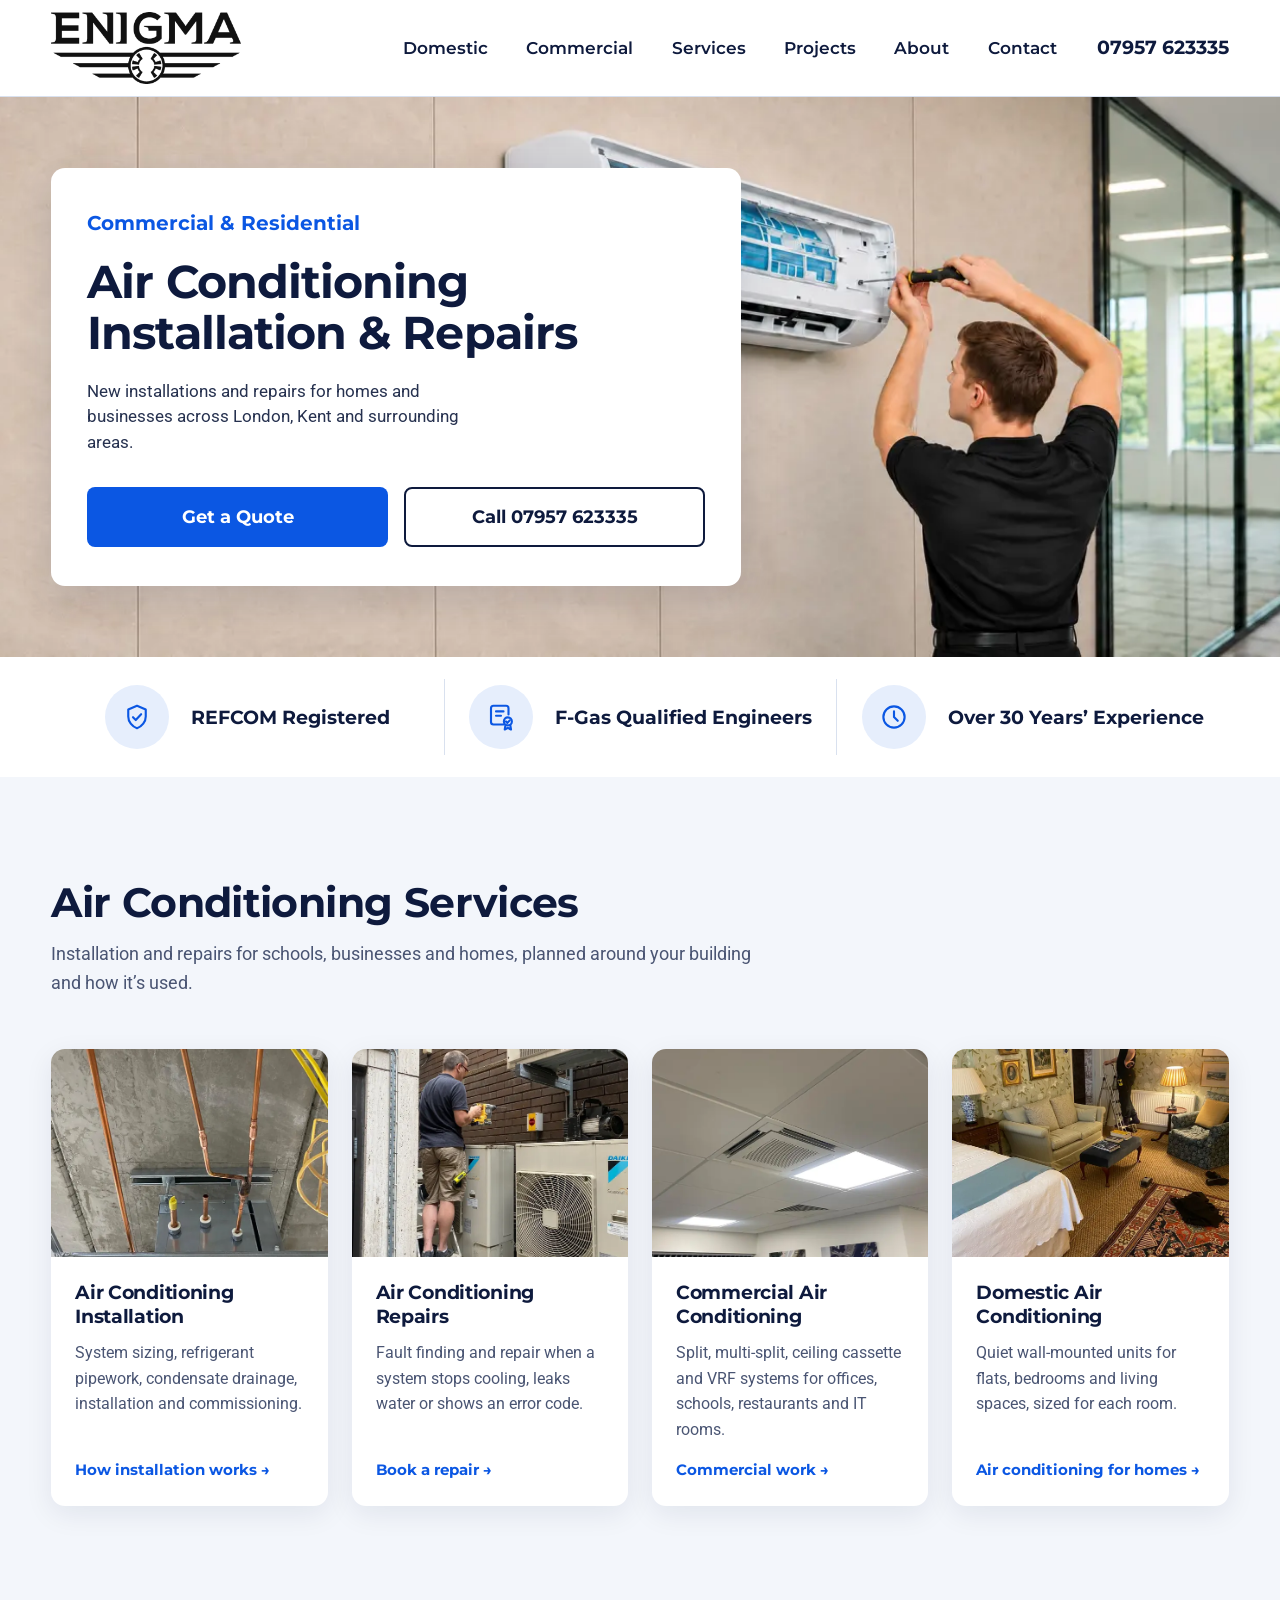
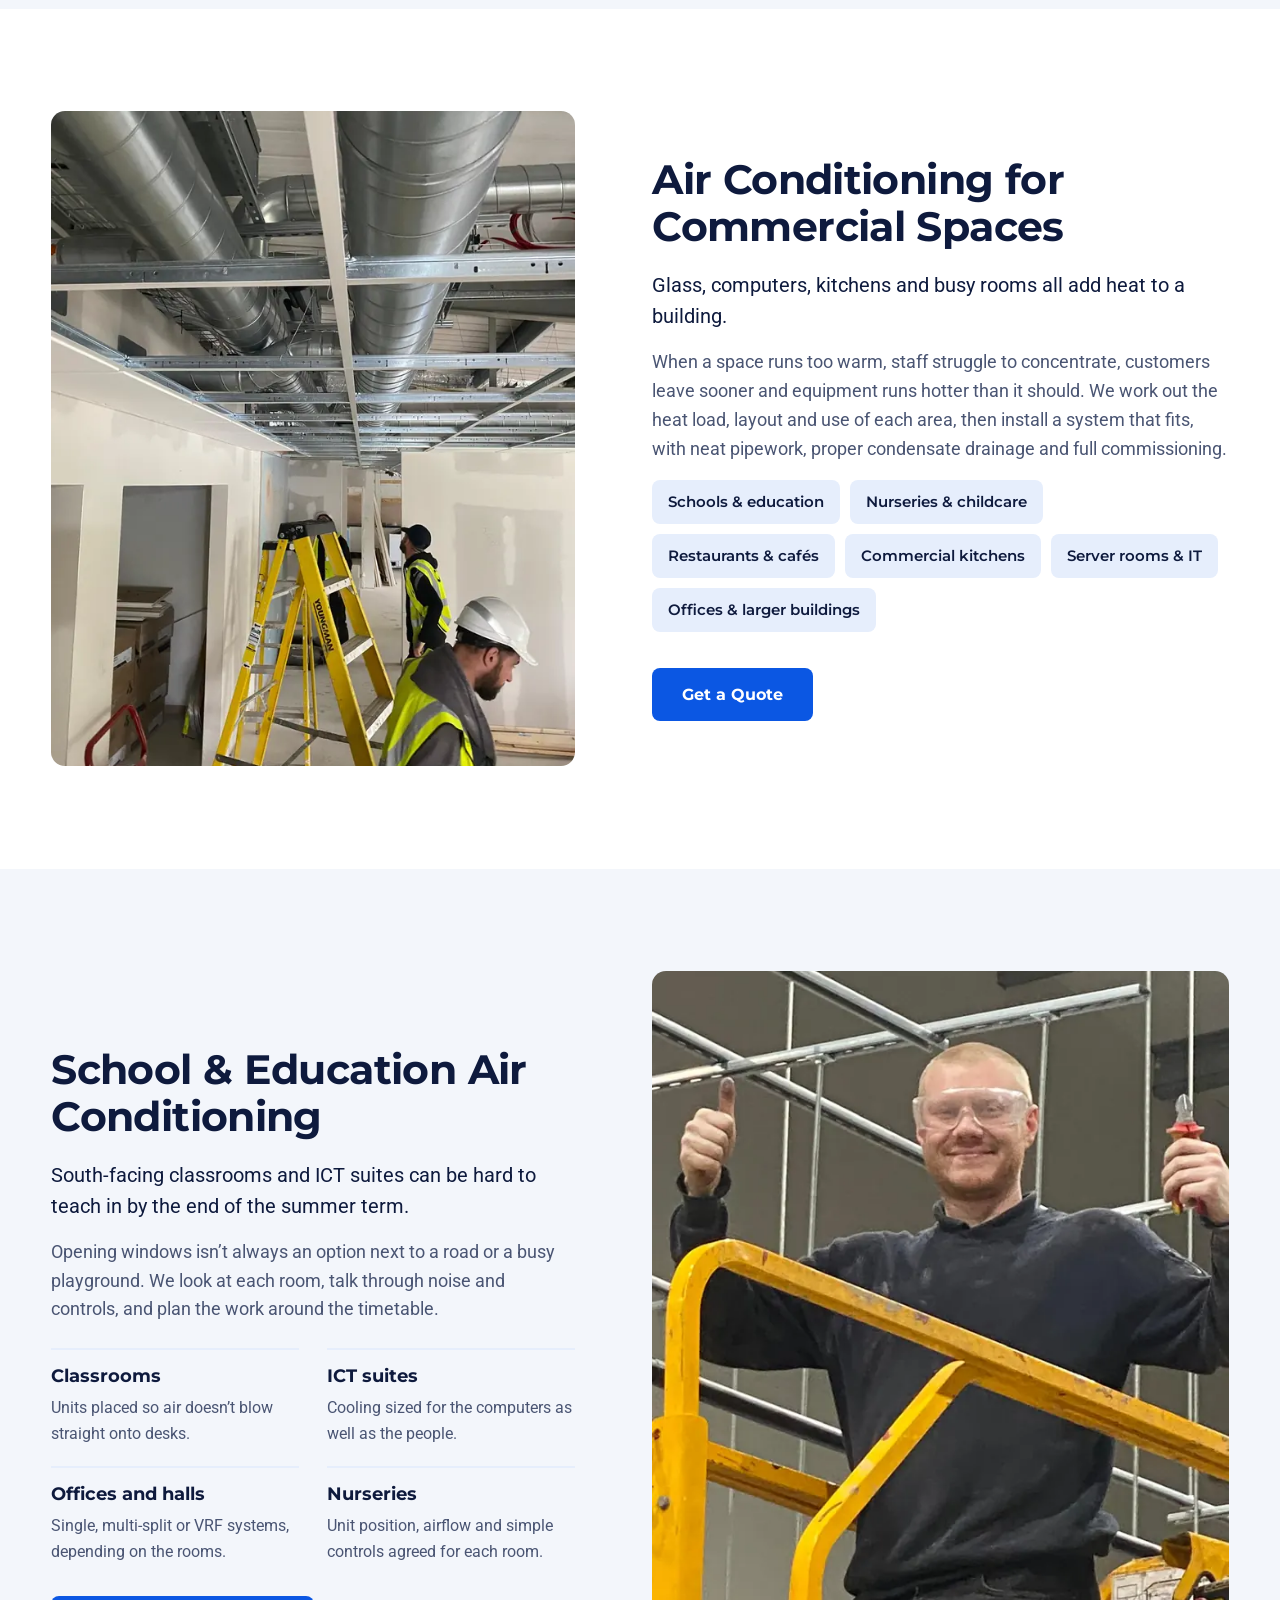
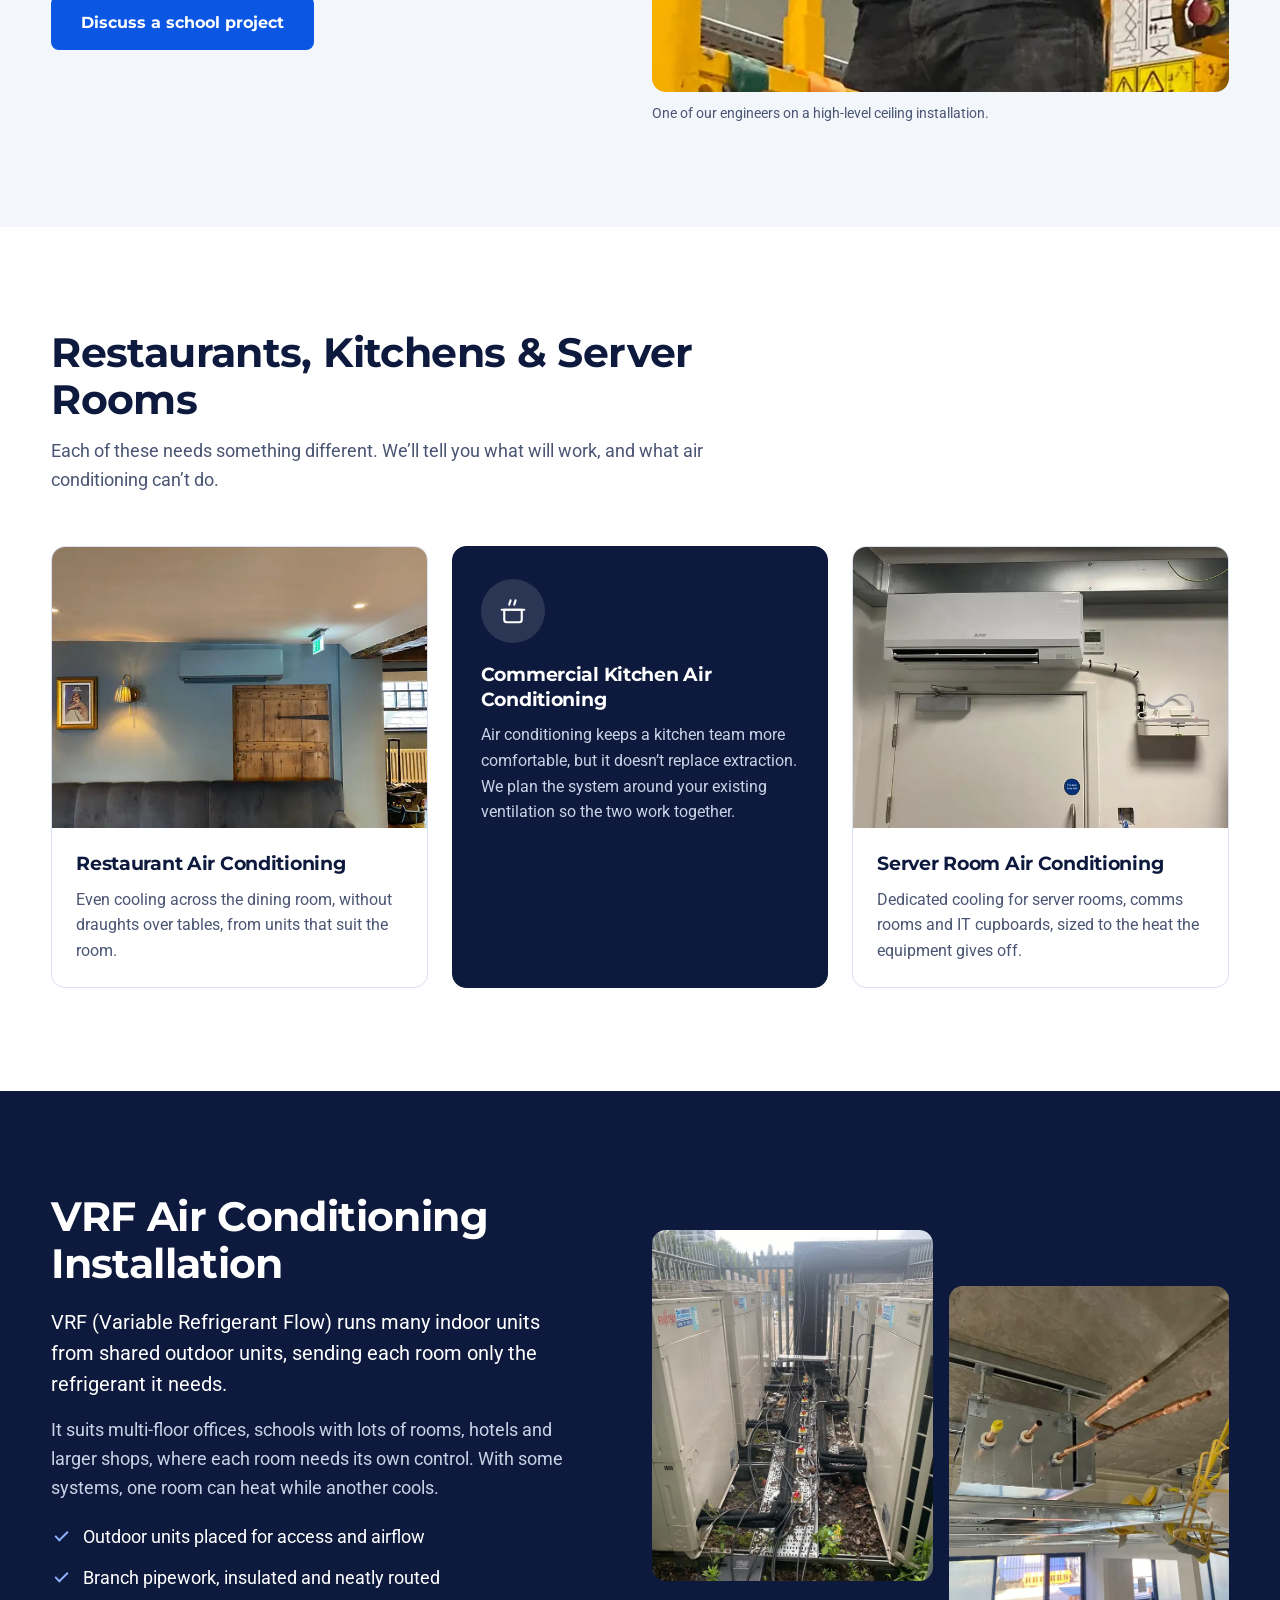
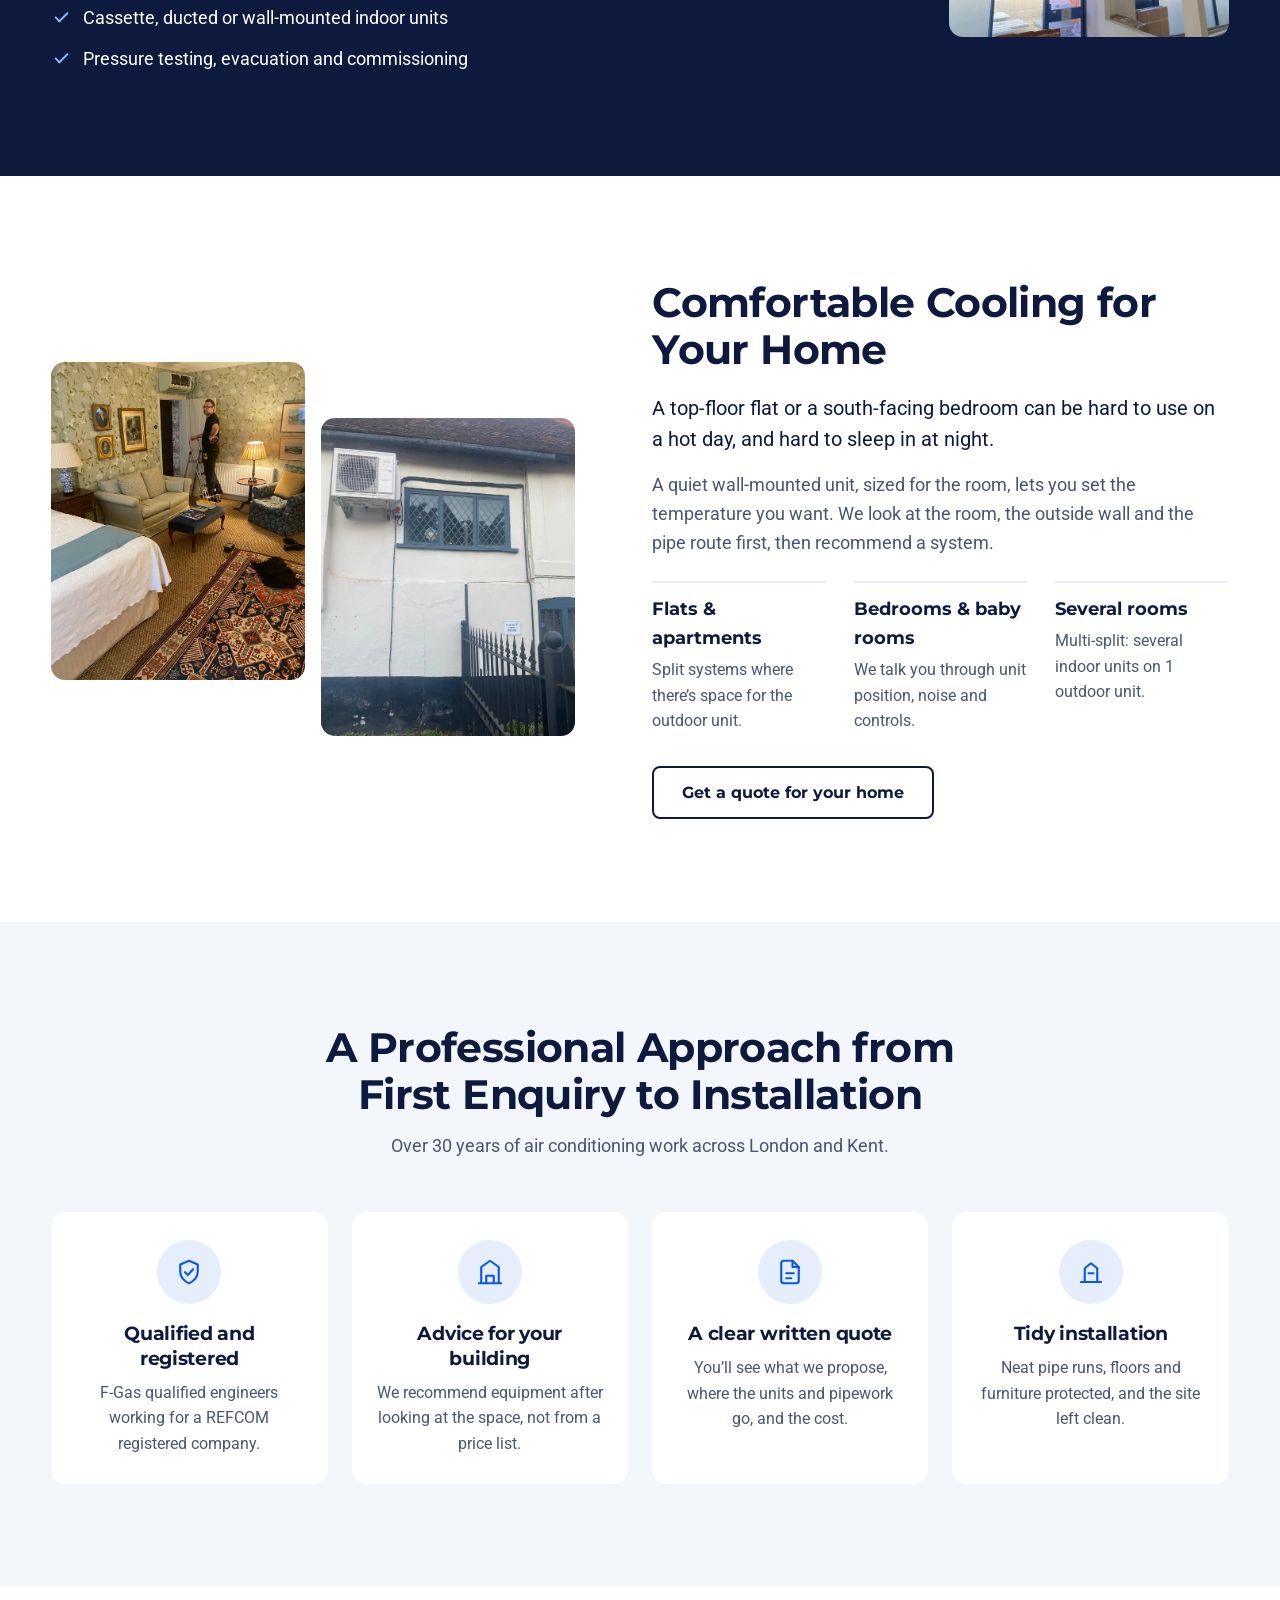
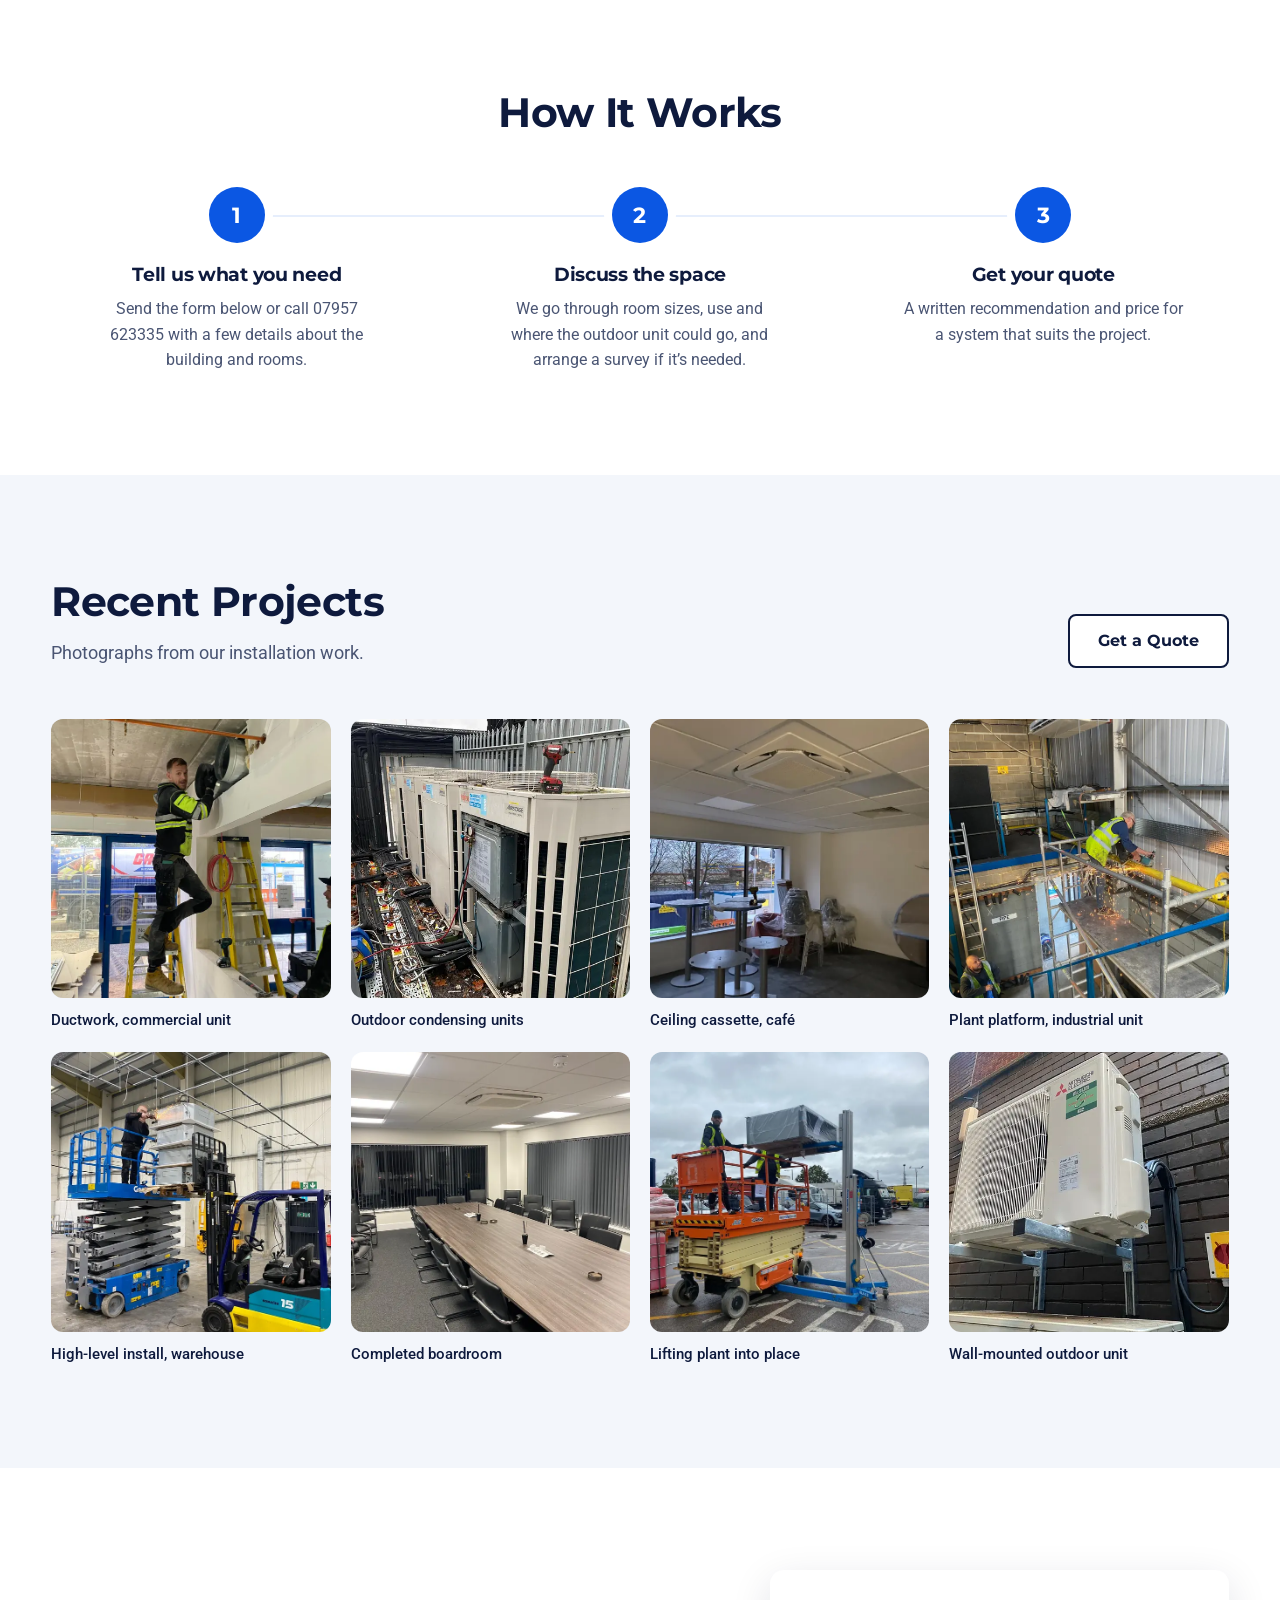
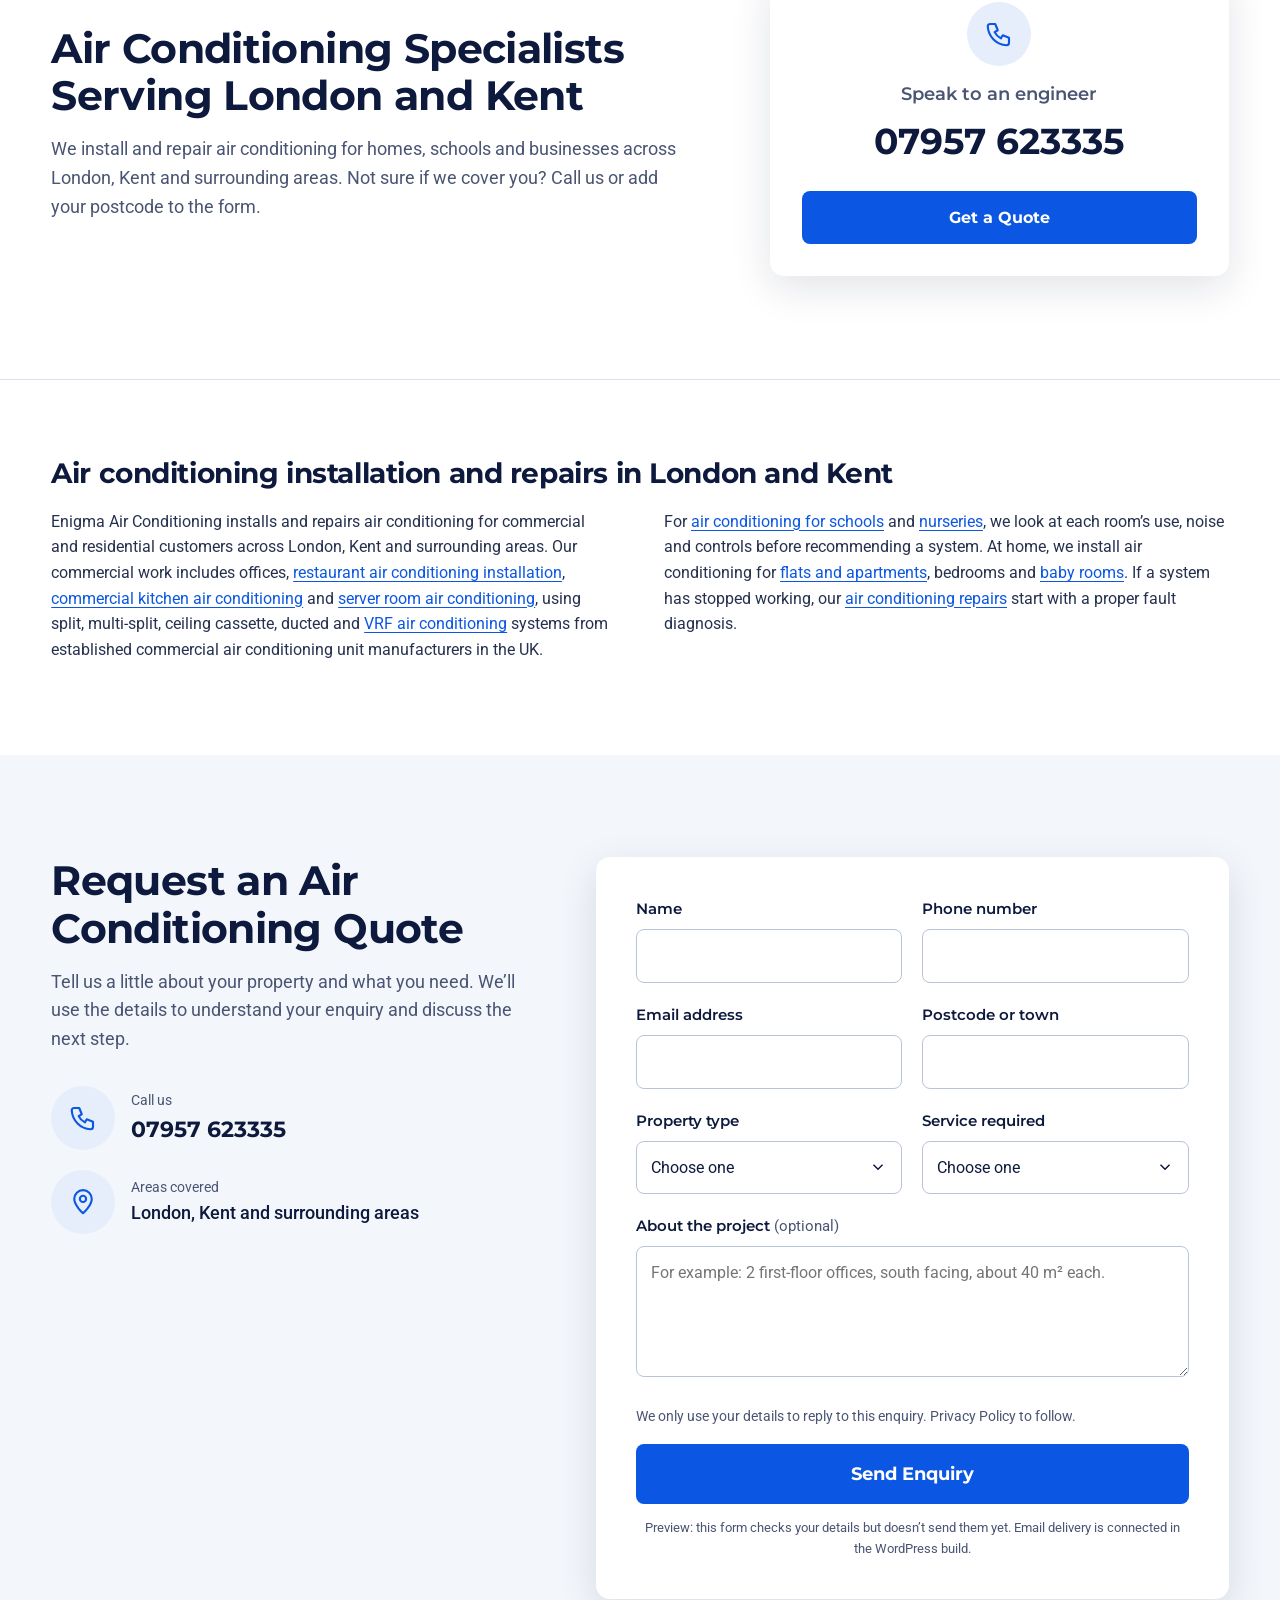
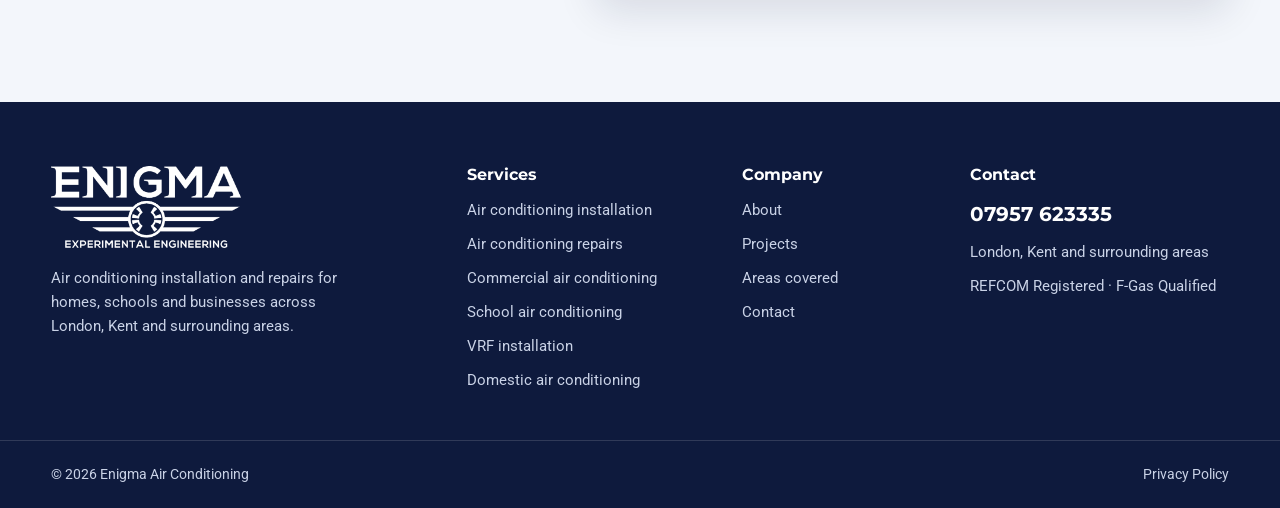
==== homepage/index.html @ 6746b0ae "Add full homepage built on the approved hero Services, commercial, schools, specialist, VRF, domesti" ====
<!DOCTYPE html>
<html lang="en-GB">
<head>
  <meta charset="utf-8">
  <meta name="viewport" content="width=device-width, initial-scale=1">
  <title>Air Conditioning Installation &amp; Repairs in London and Kent | Enigma Air Conditioning</title>
  <meta name="description" content="Air conditioning installation and repairs for homes, schools and businesses across London, Kent and surrounding areas. REFCOM registered, F-Gas qualified engineers. Call 07957 623335.">
  <!-- Preview for client review: keep out of search results until launch -->
  <meta name="robots" content="noindex, nofollow">
  <meta name="theme-color" content="#ffffff">
  <link rel="icon" href="../assets/logo/enigma-logo-mark-black-640.png">
  <link rel="preconnect" href="https://fonts.googleapis.com">
  <link rel="preconnect" href="https://fonts.gstatic.com" crossorigin>
  <link href="https://fonts.googleapis.com/css2?family=Montserrat:wght@600;700&family=Roboto:wght@400;500&display=swap" rel="stylesheet">
  <link rel="preload" as="image" href="../assets/images/hero-engineer-wide-1440.webp" media="(min-width: 768px)" imagesrcset="../assets/images/hero-engineer-wide-1024.webp 1024w, ../assets/images/hero-engineer-wide-1440.webp 1440w, ../assets/images/hero-engineer-wide-2045.webp 2045w" imagesizes="100vw">
  <link rel="preload" as="image" href="../assets/images/hero-engineer-corridor-800.webp" media="(max-width: 767px)" imagesrcset="../assets/images/hero-engineer-corridor-800.webp 800w, ../assets/images/hero-engineer-corridor-1216.webp 1216w" imagesizes="100vw">
  <link rel="stylesheet" href="style.css">
  <!-- LocalBusiness / HVACBusiness structured data: add once the business address/email are confirmed -->
</head>
<body>
  <a class="skip-link" href="#main">Skip to content</a>

  <!-- ============ Header ============ -->
  <header class="site-header">
    <div class="container site-header__inner">
      <a class="brand" href="#top" aria-label="Enigma Air Conditioning, home">
        <img src="../assets/logo/enigma-logo-mark-black-640.png" width="640" height="242" alt="Enigma">
      </a>
      <nav id="site-nav" class="site-nav" aria-label="Main">
        <ul>
          <li><a href="#domestic">Domestic</a></li>
          <li><a href="#commercial">Commercial</a></li>
          <li><a href="#services">Services</a></li>
          <li><a href="#projects">Projects</a></li>
          <li><a href="#about">About</a></li>
          <li><a href="#quote-form">Contact</a></li>
        </ul>
        <div class="site-nav__actions">
          <a class="btn btn--primary" href="#quote-form">Get a Quote</a>
          <a class="btn btn--outline" href="tel:+447957623335">Call 07957 623335</a>
        </div>
      </nav>
      <a class="header-phone" href="tel:+447957623335">07957 623335</a>
      <button class="nav-toggle" type="button" aria-expanded="false" aria-controls="site-nav">
        <span class="visually-hidden">Menu</span>
        <span class="nav-toggle__bar" aria-hidden="true"></span>
        <span class="nav-toggle__bar" aria-hidden="true"></span>
        <span class="nav-toggle__bar" aria-hidden="true"></span>
      </button>
    </div>
  </header>

  <main id="main">
    <!-- ============ Hero (approved) ============ -->
    <section class="hero" id="top" aria-labelledby="hero-title">
      <picture class="hero__media">
        <source media="(max-width: 767px)" srcset="../assets/images/hero-engineer-corridor-800.webp 800w, ../assets/images/hero-engineer-corridor-1216.webp 1216w" sizes="100vw">
        <img src="../assets/images/hero-engineer-wide-1440.webp" srcset="../assets/images/hero-engineer-wide-1024.webp 1024w, ../assets/images/hero-engineer-wide-1440.webp 1440w, ../assets/images/hero-engineer-wide-2045.webp 2045w" sizes="100vw" width="2045" height="769" alt="Engineer in a black polo opening the cover of a wall-mounted air conditioning unit in an office corridor" fetchpriority="high">
      </picture>
      <div class="container hero__inner">
        <div class="hero__card">
          <p class="hero__eyebrow">Commercial &amp; Residential</p>
          <h1 id="hero-title">Air Conditioning Installation &amp; Repairs</h1>
          <p class="hero__lead">New installations and repairs for homes and businesses across London, Kent and surrounding areas.</p>
          <div class="hero__actions">
            <a class="btn btn--primary btn--lg" href="#quote-form">Get a Quote</a>
            <a class="btn btn--outline btn--lg" href="tel:+447957623335">Call 07957 623335</a>
          </div>
        </div>
      </div>
    </section>

    <section class="trust" aria-label="Credentials">
      <ul class="container trust__list">
        <li><span class="icon-circle" aria-hidden="true"><svg viewBox="0 0 24 24"><path d="M12 3l7 3v5.5c0 4.4-3 8.1-7 9.5-4-1.4-7-5.1-7-9.5V6z"/><path d="M8.8 12.2l2.2 2.2 4.3-4.6"/></svg></span>REFCOM Registered</li>
        <li><span class="icon-circle" aria-hidden="true"><svg viewBox="0 0 24 24"><path d="M14 18H6a2 2 0 0 1-2-2V5a2 2 0 0 1 2-2h10a2 2 0 0 1 2 2v5"/><path d="M8 7.5h6M8 11h4"/><circle cx="17.5" cy="15.5" r="3.2"/><path d="M16 15.6l1.1 1.1 1.9-2"/><path d="M15.6 18.3L15 22l2.5-1.3L20 22l-.6-3.7"/></svg></span>F-Gas Qualified Engineers</li>
        <li><span class="icon-circle" aria-hidden="true"><svg viewBox="0 0 24 24"><circle cx="12" cy="12" r="8.5"/><path d="M12 7.5V12l3 3"/></svg></span>Over 30 Years’ Experience</li>
      </ul>
    </section>

    <!-- ============ Services ============ -->
    <section class="section section--tint" id="services" aria-labelledby="services-title">
      <div class="container">
        <div class="section-head">
          <h2 id="services-title">Air Conditioning Services</h2>
          <p>Installation and repairs for schools, businesses and homes, planned around your building and how it’s used.</p>
        </div>
        <div class="card-grid card-grid--4">
          <article class="card">
            <img src="../assets/images/copper-pipework-640.webp" width="640" height="853" alt="Insulated copper refrigerant pipework running beneath a concrete ceiling" loading="lazy" decoding="async">
            <div class="card__body">
              <h3>Air Conditioning Installation</h3>
              <p>System sizing, refrigerant pipework, condensate drainage, installation and commissioning.</p>
              <a class="card__link" href="#process">How installation works</a>
            </div>
          </article>
          <article class="card">
            <img src="../assets/images/engineer-outdoor-units-640.webp" width="640" height="853" alt="Engineer on a ladder working on outdoor air conditioning units against a brick wall" loading="lazy" decoding="async">
            <div class="card__body">
              <h3>Air Conditioning Repairs</h3>
              <p>Fault finding and repair when a system stops cooling, leaks water or shows an error code.</p>
              <a class="card__link" href="#quote-form">Book a repair</a>
            </div>
          </article>
          <article class="card">
            <img src="../assets/images/office-ceiling-cassette-640.webp" width="640" height="853" alt="Ceiling cassette air conditioning unit in an office ceiling" loading="lazy" decoding="async">
            <div class="card__body">
              <h3>Commercial Air Conditioning</h3>
              <p>Split, multi-split, ceiling cassette and VRF systems for offices, schools, restaurants and IT rooms.</p>
              <a class="card__link" href="#commercial">Commercial work</a>
            </div>
          </article>
          <article class="card">
            <img src="../assets/images/engineer-bedroom-unit-640.webp" width="640" height="853" alt="Engineer beside a wall-mounted air conditioning unit in a bedroom" loading="lazy" decoding="async">
            <div class="card__body">
              <h3>Domestic Air Conditioning</h3>
              <p>Quiet wall-mounted units for flats, bedrooms and living spaces, sized for each room.</p>
              <a class="card__link" href="#domestic">Air conditioning for homes</a>
            </div>
          </article>
        </div>
      </div>
    </section>

    <!-- ============ Commercial ============ -->
    <section class="section" id="commercial" aria-labelledby="commercial-title">
      <div class="container split">
        <figure class="split__media">
          <img src="../assets/images/team-ductwork-install-1200.webp" srcset="../assets/images/team-ductwork-install-640.webp 640w, ../assets/images/team-ductwork-install-1200.webp 1200w" sizes="(min-width: 960px) 45vw, 100vw" width="1200" height="1600" alt="Enigma engineers in hi-vis working beneath new ductwork on a commercial fit-out" loading="lazy" decoding="async">
        </figure>
        <div class="split__copy">
          <h2 id="commercial-title">Air Conditioning for Commercial Spaces</h2>
          <p class="lead">Glass, computers, kitchens and busy rooms all add heat to a building.</p>
          <p>When a space runs too warm, staff struggle to concentrate, customers leave sooner and equipment runs hotter than it should. We work out the heat load, layout and use of each area, then install a system that fits, with neat pipework, proper condensate drainage and full commissioning.</p>
          <ul class="sector-list">
            <li><a href="#schools">Schools &amp; education</a></li>
            <li><a href="#schools">Nurseries &amp; childcare</a></li>
            <li><a href="#specialist">Restaurants &amp; cafés</a></li>
            <li><a href="#specialist">Commercial kitchens</a></li>
            <li><a href="#specialist">Server rooms &amp; IT</a></li>
            <li><a href="#vrf">Offices &amp; larger buildings</a></li>
          </ul>
          <a class="btn btn--primary" href="#quote-form">Get a Quote</a>
        </div>
      </div>
    </section>

    <!-- ============ Schools ============ -->
    <section class="section section--tint" id="schools" aria-labelledby="schools-title">
      <div class="container split split--reverse">
        <figure class="split__media">
          <img src="../assets/images/engineer-scissor-lift-1200.webp" srcset="../assets/images/engineer-scissor-lift-640.webp 640w, ../assets/images/engineer-scissor-lift-1200.webp 1200w" sizes="(min-width: 960px) 45vw, 100vw" width="1200" height="1600" alt="Smiling Enigma engineer in safety glasses on a scissor lift during a ceiling installation" loading="lazy" decoding="async">
          <figcaption>One of our engineers on a high-level ceiling installation.</figcaption>
        </figure>
        <!-- Swap for a completed Enigma school project photo when available. -->
        <div class="split__copy">
          <h2 id="schools-title">School &amp; Education Air Conditioning</h2>
          <p class="lead">South-facing classrooms and ICT suites can be hard to teach in by the end of the summer term.</p>
          <p>Opening windows isn’t always an option next to a road or a busy playground. We look at each room, talk through noise and controls, and plan the work around the timetable.</p>
          <dl class="point-grid">
            <div><dt>Classrooms</dt><dd>Units placed so air doesn’t blow straight onto desks.</dd></div>
            <div><dt>ICT suites</dt><dd>Cooling sized for the computers as well as the people.</dd></div>
            <div><dt>Offices and halls</dt><dd>Single, multi-split or VRF systems, depending on the rooms.</dd></div>
            <div><dt>Nurseries</dt><dd>Unit position, airflow and simple controls agreed for each room.</dd></div>
          </dl>
          <a class="btn btn--primary" href="#quote-form">Discuss a school project</a>
        </div>
      </div>
    </section>

    <!-- ============ Specialist ============ -->
    <section class="section" id="specialist" aria-labelledby="specialist-title">
      <div class="container">
        <div class="section-head">
          <h2 id="specialist-title">Restaurants, Kitchens &amp; Server Rooms</h2>
          <p>Each of these needs something different. We’ll tell you what will work, and what air conditioning can’t do.</p>
        </div>
        <div class="card-grid card-grid--3">
          <article class="card">
            <img src="../assets/images/restaurant-wall-unit-640.webp" width="640" height="480" alt="Wall-mounted air conditioning unit above banquette seating in a restaurant" loading="lazy" decoding="async">
            <div class="card__body">
              <h3>Restaurant Air Conditioning</h3>
              <p>Even cooling across the dining room, without draughts over tables, from units that suit the room.</p>
            </div>
          </article>
          <article class="card card--navy">
            <div class="card__body">
              <span class="icon-circle icon-circle--light" aria-hidden="true"><svg viewBox="0 0 24 24"><path d="M5 11h14v8a2 2 0 0 1-2 2H7a2 2 0 0 1-2-2z"/><path d="M3 11h18"/><path d="M9 7c0-1.5 1-2 1-3.5M13 7c0-1.5 1-2 1-3.5"/></svg></span>
              <h3>Commercial Kitchen Air Conditioning</h3>
              <p>Air conditioning keeps a kitchen team more comfortable, but it doesn’t replace extraction. We plan the system around your existing ventilation so the two work together.</p>
            </div>
          </article>
          <article class="card">
            <img src="../assets/images/server-room-640.webp" width="640" height="480" alt="Wall-mounted air conditioning unit and controller above a server room door" loading="lazy" decoding="async">
            <div class="card__body">
              <h3>Server Room Air Conditioning</h3>
              <p>Dedicated cooling for server rooms, comms rooms and IT cupboards, sized to the heat the equipment gives off.</p>
            </div>
          </article>
        </div>
      </div>
    </section>

    <!-- ============ VRF ============ -->
    <section class="section section--navy" id="vrf" aria-labelledby="vrf-title">
      <div class="container split">
        <div class="split__copy">
          <h2 id="vrf-title">VRF Air Conditioning Installation</h2>
          <p class="lead">VRF (Variable Refrigerant Flow) runs many indoor units from shared outdoor units, sending each room only the refrigerant it needs.</p>
          <p>It suits multi-floor offices, schools with lots of rooms, hotels and larger shops, where each room needs its own control. With some systems, one room can heat while another cools.</p>
          <ul class="tick-list">
            <li>Outdoor units placed for access and airflow</li>
            <li>Branch pipework, insulated and neatly routed</li>
            <li>Cassette, ducted or wall-mounted indoor units</li>
            <li>Pressure testing, evacuation and commissioning</li>
          </ul>
          <!-- Confirm VRF scope (design / supply / install / commission) with the client. -->
        </div>
        <div class="split__media photo-pair">
          <img src="../assets/images/vrf-outdoor-row-640.webp" width="640" height="853" alt="Row of VRF outdoor units with insulated refrigerant pipework on a cable tray" loading="lazy" decoding="async">
          <img src="../assets/images/copper-manifold-640.webp" width="640" height="853" alt="Copper refrigerant branch pipework connected to an indoor unit in a ceiling void" loading="lazy" decoding="async">
        </div>
      </div>
    </section>

    <!-- ============ Domestic ============ -->
    <section class="section" id="domestic" aria-labelledby="domestic-title">
      <div class="container split">
        <div class="split__media photo-pair">
          <img src="../assets/images/engineer-bedroom-unit-640.webp" width="640" height="853" alt="Engineer on a stepladder by a wall-mounted unit in a traditionally decorated bedroom" loading="lazy" decoding="async">
          <img src="../assets/images/house-exterior-unit-640.webp" width="640" height="853" alt="Outdoor unit fixed to the rendered wall of a period house" loading="lazy" decoding="async">
        </div>
        <div class="split__copy">
          <h2 id="domestic-title">Comfortable Cooling for Your Home</h2>
          <p class="lead">A top-floor flat or a south-facing bedroom can be hard to use on a hot day, and hard to sleep in at night.</p>
          <p>A quiet wall-mounted unit, sized for the room, lets you set the temperature you want. We look at the room, the outside wall and the pipe route first, then recommend a system.</p>
          <dl class="point-grid point-grid--3">
            <div><dt>Flats &amp; apartments</dt><dd>Split systems where there’s space for the outdoor unit.</dd></div>
            <div><dt>Bedrooms &amp; baby rooms</dt><dd>We talk you through unit position, noise and controls.</dd></div>
            <div><dt>Several rooms</dt><dd>Multi-split: several indoor units on 1 outdoor unit.</dd></div>
          </dl>
          <a class="btn btn--outline" href="#quote-form">Get a quote for your home</a>
        </div>
      </div>
    </section>

    <!-- ============ Why choose ============ -->
    <section class="section section--tint" id="about" aria-labelledby="about-title">
      <div class="container">
        <div class="section-head section-head--center">
          <h2 id="about-title">A Professional Approach from First Enquiry to Installation</h2>
          <p>Over 30 years of air conditioning work across London and Kent.</p>
        </div>
        <div class="feature-grid">
          <div class="feature">
            <span class="icon-circle" aria-hidden="true"><svg viewBox="0 0 24 24"><path d="M12 3l7 3v5.5c0 4.4-3 8.1-7 9.5-4-1.4-7-5.1-7-9.5V6z"/><path d="M8.8 12.2l2.2 2.2 4.3-4.6"/></svg></span>
            <h3>Qualified and registered</h3>
            <p>F-Gas qualified engineers working for a REFCOM registered company.</p>
          </div>
          <div class="feature">
            <span class="icon-circle" aria-hidden="true"><svg viewBox="0 0 24 24"><path d="M3 21h18M5 21V8l7-5 7 5v13"/><path d="M9 21v-6h6v6"/></svg></span>
            <h3>Advice for your building</h3>
            <p>We recommend equipment after looking at the space, not from a price list.</p>
          </div>
          <div class="feature">
            <span class="icon-circle" aria-hidden="true"><svg viewBox="0 0 24 24"><path d="M14 3H7a2 2 0 0 0-2 2v14a2 2 0 0 0 2 2h10a2 2 0 0 0 2-2V8z"/><path d="M14 3v5h5M9 13h6M9 17h4"/></svg></span>
            <h3>A clear written quote</h3>
            <p>You’ll see what we propose, where the units and pipework go, and the cost.</p>
          </div>
          <div class="feature">
            <span class="icon-circle" aria-hidden="true"><svg viewBox="0 0 24 24"><path d="M4 20h16"/><path d="M7 20V9l5-4 5 4v11"/><path d="M10 13h4"/></svg></span>
            <h3>Tidy installation</h3>
            <p>Neat pipe runs, floors and furniture protected, and the site left clean.</p>
          </div>
        </div>
      </div>
    </section>

    <!-- ============ Process ============ -->
    <section class="section" id="process" aria-labelledby="process-title">
      <div class="container">
        <div class="section-head section-head--center">
          <h2 id="process-title">How It Works</h2>
        </div>
        <ol class="steps">
          <li><h3>Tell us what you need</h3><p>Send the form below or call 07957 623335 with a few details about the building and rooms.</p></li>
          <li><h3>Discuss the space</h3><p>We go through room sizes, use and where the outdoor unit could go, and arrange a survey if it’s needed.</p></li>
          <li><h3>Get your quote</h3><p>A written recommendation and price for a system that suits the project.</p></li>
        </ol>
      </div>
    </section>

    <!-- ============ Projects ============ -->
    <section class="section section--tint" id="projects" aria-labelledby="projects-title">
      <div class="container">
        <div class="section-head section-head--row">
          <div>
            <h2 id="projects-title">Recent Projects</h2>
            <p>Photographs from our installation work.</p>
          </div>
          <a class="btn btn--outline" href="#quote-form">Get a Quote</a>
        </div>
        <!-- Captions, locations and customer permission to be confirmed with the client. -->
        <div class="gallery">
          <figure><img src="../assets/images/engineer-ladder-shopfront-640.webp" width="640" height="853" alt="Engineer on a stepladder fitting ductwork in a commercial unit" loading="lazy" decoding="async"><figcaption>Ductwork, commercial unit</figcaption></figure>
          <figure><img src="../assets/images/vrf-rooftop-640.webp" width="640" height="480" alt="Outdoor condensing units with insulated pipework and isolators" loading="lazy" decoding="async"><figcaption>Outdoor condensing units</figcaption></figure>
          <figure><img src="../assets/images/cafe-ceiling-cassette-640.webp" width="640" height="853" alt="Ceiling cassette unit above café tables" loading="lazy" decoding="async"><figcaption>Ceiling cassette, café</figcaption></figure>
          <figure><img src="../assets/images/engineers-mezzanine-plant-640.webp" width="640" height="853" alt="Engineers working on a mezzanine plant platform" loading="lazy" decoding="async"><figcaption>Plant platform, industrial unit</figcaption></figure>
          <figure><img src="../assets/images/engineer-scissor-forklift-640.webp" width="640" height="853" alt="Engineer on a scissor lift with a forklift raising an indoor unit" loading="lazy" decoding="async"><figcaption>High-level install, warehouse</figcaption></figure>
          <figure><img src="../assets/images/boardroom-640.webp" width="640" height="853" alt="Finished boardroom with a ceiling cassette unit" loading="lazy" decoding="async"><figcaption>Completed boardroom</figcaption></figure>
          <figure><img src="../assets/images/engineers-platform-lift-640.webp" width="640" height="853" alt="Two engineers lifting equipment on a scissor lift" loading="lazy" decoding="async"><figcaption>Lifting plant into place</figcaption></figure>
          <figure><img src="../assets/images/outdoor-unit-brick-640.webp" width="640" height="480" alt="Outdoor unit on wall brackets beside an isolator" loading="lazy" decoding="async"><figcaption>Wall-mounted outdoor unit</figcaption></figure>
        </div>
      </div>
    </section>

    <!-- Customer reviews: add once genuine Google reviews are supplied, with a link to the Google profile. -->

    <!-- ============ Coverage ============ -->
    <section class="section" id="coverage" aria-labelledby="coverage-title">
      <div class="container coverage">
        <div>
          <h2 id="coverage-title">Air Conditioning Specialists Serving London and Kent</h2>
          <p>We install and repair air conditioning for homes, schools and businesses across London, Kent and surrounding areas. Not sure if we cover you? Call us or add your postcode to the form.</p>
          <!-- Add confirmed towns, boroughs and postcodes when supplied. -->
        </div>
        <div class="coverage__card">
          <span class="icon-circle" aria-hidden="true"><svg viewBox="0 0 24 24"><path d="M5 4h4l2 5-2.5 1.5a11 11 0 0 0 5 5L15 13l5 2v4a2 2 0 0 1-2 2A16 16 0 0 1 3 6a2 2 0 0 1 2-2"/></svg></span>
          <p class="coverage__label">Speak to an engineer</p>
          <a class="coverage__phone" href="tel:+447957623335">07957 623335</a>
          <a class="btn btn--primary" href="#quote-form">Get a Quote</a>
        </div>
      </div>
    </section>

    <!-- ============ SEO text (editable Kadence content) ============ -->
    <section class="seo-text" aria-labelledby="seo-title">
      <div class="container">
        <h2 id="seo-title">Air conditioning installation and repairs in London and Kent</h2>
        <div class="seo-text__cols">
          <p>Enigma Air Conditioning installs and repairs air conditioning for commercial and residential customers across London, Kent and surrounding areas. Our commercial work includes offices, <a href="#specialist">restaurant air conditioning installation</a>, <a href="#specialist">commercial kitchen air conditioning</a> and <a href="#specialist">server room air conditioning</a>, using split, multi-split, ceiling cassette, ducted and <a href="#vrf">VRF air conditioning</a> systems from established commercial air conditioning unit manufacturers in the UK.</p>
          <p>For <a href="#schools">air conditioning for schools</a> and <a href="#schools">nurseries</a>, we look at each room’s use, noise and controls before recommending a system. At home, we install air conditioning for <a href="#domestic">flats and apartments</a>, bedrooms and <a href="#domestic">baby rooms</a>. If a system has stopped working, our <a href="#services">air conditioning repairs</a> start with a proper fault diagnosis.</p>
        </div>
      </div>
    </section>

    <!-- ============ Quote form ============ -->
    <section class="section section--tint" id="quote-form" aria-labelledby="quote-title">
      <div class="container quote">
        <div class="quote__intro">
          <h2 id="quote-title" data-focus-target tabindex="-1">Request an Air Conditioning Quote</h2>
          <p>Tell us a little about your property and what you need. We’ll use the details to understand your enquiry and discuss the next step.</p>
          <ul class="contact-list">
            <li><span class="icon-circle" aria-hidden="true"><svg viewBox="0 0 24 24"><path d="M5 4h4l2 5-2.5 1.5a11 11 0 0 0 5 5L15 13l5 2v4a2 2 0 0 1-2 2A16 16 0 0 1 3 6a2 2 0 0 1 2-2"/></svg></span><span><small>Call us</small><a href="tel:+447957623335">07957 623335</a></span></li>
            <li><span class="icon-circle" aria-hidden="true"><svg viewBox="0 0 24 24"><path d="M12 21s-7-6.2-7-11.5A7 7 0 0 1 19 9.5C19 14.8 12 21 12 21z"/><circle cx="12" cy="9.5" r="2.5"/></svg></span><span><small>Areas covered</small>London, Kent and surrounding areas</span></li>
          </ul>
        </div>
        <div class="quote__card">
          <form class="quote-form" novalidate aria-describedby="form-demo-note">
            <div class="field-row">
              <div class="field">
                <label for="f-name">Name</label>
                <input id="f-name" name="name" type="text" autocomplete="name" required aria-describedby="f-name-error">
                <p class="field__error" id="f-name-error"></p>
              </div>
              <div class="field">
                <label for="f-phone">Phone number</label>
                <input id="f-phone" name="phone" type="tel" autocomplete="tel" inputmode="tel" required aria-describedby="f-phone-error">
                <p class="field__error" id="f-phone-error"></p>
              </div>
            </div>
            <div class="field-row">
              <div class="field">
                <label for="f-email">Email address</label>
                <input id="f-email" name="email" type="email" autocomplete="email" required aria-describedby="f-email-error">
                <p class="field__error" id="f-email-error"></p>
              </div>
              <div class="field">
                <label for="f-location">Postcode or town</label>
                <input id="f-location" name="location" type="text" autocomplete="postal-code" required aria-describedby="f-location-error">
                <p class="field__error" id="f-location-error"></p>
              </div>
            </div>
            <div class="field-row">
              <div class="field">
                <label for="f-property">Property type</label>
                <select id="f-property" name="property" required aria-describedby="f-property-error">
                  <option value="">Choose one</option>
                  <option>Domestic</option>
                  <option>Commercial</option>
                  <option>School / Nursery</option>
                  <option>Restaurant / Kitchen</option>
                  <option>Server Room</option>
                  <option>Other</option>
                </select>
                <p class="field__error" id="f-property-error"></p>
              </div>
              <div class="field">
                <label for="f-service">Service required</label>
                <select id="f-service" name="service" required aria-describedby="f-service-error">
                  <option value="">Choose one</option>
                  <option>Installation</option>
                  <option>Repair</option>
                  <option>VRF Installation</option>
                  <option>Other / Not Sure</option>
                </select>
                <p class="field__error" id="f-service-error"></p>
              </div>
            </div>
            <div class="field">
              <label for="f-message">About the project <span class="optional">(optional)</span></label>
              <textarea id="f-message" name="message" rows="4" placeholder="For example: 2 first-floor offices, south facing, about 40 m² each."></textarea>
            </div>
            <p class="privacy" id="privacy-note">We only use your details to reply to this enquiry. Privacy Policy to follow.</p>
            <p class="form-summary" role="alert"></p>
            <button class="btn btn--primary btn--lg btn--block" type="submit">Send Enquiry</button>
            <p class="demo-note" id="form-demo-note">Preview: this form checks your details but doesn’t send them yet. Email delivery is connected in the WordPress build.</p>
          </form>
          <div class="form-success" hidden tabindex="-1" role="status">
            <span class="icon-circle" aria-hidden="true"><svg viewBox="0 0 24 24"><path d="M5 12.5l4.5 4.5L19 7.5"/></svg></span>
            <h3>Thanks, <span data-success-name></span>. Your details are complete.</h3>
            <p>This is a preview, so nothing has been sent. On the live site this is where you’ll see confirmation that we’ve received your enquiry.</p>
            <button class="btn btn--outline" type="button" data-form-reset>Fill in the form again</button>
          </div>
        </div>
      </div>
    </section>
  </main>

  <!-- ============ Footer ============ -->
  <footer class="site-footer">
    <div class="container footer__grid">
      <div class="footer__brand">
        <img src="../assets/logo/enigma-logo-full-white-640.png" width="640" height="277" alt="Enigma Experimental Engineering" loading="lazy">
        <p>Air conditioning installation and repairs for homes, schools and businesses across London, Kent and surrounding areas.</p>
      </div>
      <nav aria-label="Services">
        <h2 class="footer__h">Services</h2>
        <ul>
          <li><a href="#services">Air conditioning installation</a></li>
          <li><a href="#services">Air conditioning repairs</a></li>
          <li><a href="#commercial">Commercial air conditioning</a></li>
          <li><a href="#schools">School air conditioning</a></li>
          <li><a href="#vrf">VRF installation</a></li>
          <li><a href="#domestic">Domestic air conditioning</a></li>
        </ul>
      </nav>
      <nav aria-label="Company">
        <h2 class="footer__h">Company</h2>
        <ul>
          <li><a href="#about">About</a></li>
          <li><a href="#projects">Projects</a></li>
          <li><a href="#coverage">Areas covered</a></li>
          <li><a href="#quote-form">Contact</a></li>
        </ul>
      </nav>
      <div>
        <h2 class="footer__h">Contact</h2>
        <ul>
          <li><a class="footer__phone" href="tel:+447957623335">07957 623335</a></li>
          <li data-email-wrap><a href="#quote-form" data-email>Email</a></li>
          <li>London, Kent and surrounding areas</li>
          <li>REFCOM Registered · F-Gas Qualified</li>
        </ul>
      </div>
    </div>
    <div class="container footer__base">
      <p>&copy; <span data-year>2026</span> Enigma Air Conditioning</p>
      <p><a href="#privacy-note">Privacy Policy</a></p>
    </div>
  </footer>

  <div class="action-bar">
    <a class="btn btn--primary" href="#quote-form">Get a Quote</a>
    <a class="btn btn--outline" href="tel:+447957623335">Call Now</a>
  </div>

  <script src="script.js" defer></script>
</body>
</html>
---- homepage/style.css ----
/* =====================================================================
   Enigma Air Conditioning — Homepage (built on the approved hero)
   Built from the client's desktop and mobile mock-ups (Nov 2026).
   Headings: Montserrat · Body: Roboto
   ===================================================================== */
:root {
  --navy: #0e1a3d;        /* headings, nav, outline button */
  --text: #26314f;        /* body copy: 11:1 on white */
  --blue: #0b57e3;        /* Get a Quote + eyebrow: 5.6:1 with white */
  --blue-dark: #0846bb;
  --blue-tint: #e6eefc;   /* icon circles */
  --line: #d9e1ef;
  --white: #ffffff;

  --font-head: 'Montserrat', system-ui, sans-serif;
  --font-body: 'Roboto', system-ui, sans-serif;
  --container: 1280px;
  --gutter: clamp(16px, 4vw, 56px);
  --header-h: 96px;
}

*, *::before, *::after { box-sizing: border-box; }
html { -webkit-text-size-adjust: 100%; }
@media (prefers-reduced-motion: no-preference) { html { scroll-behavior: smooth; } }
body { margin: 0; background: var(--white); color: var(--text); font-family: var(--font-body); font-size: 1.125rem; line-height: 1.6; overflow-x: hidden; }
img { display: block; max-width: 100%; height: auto; }
a { color: inherit; }
h1 { margin: 0; }
p { margin: 0; }
.container { width: 100%; max-width: calc(var(--container) + var(--gutter) * 2); margin-inline: auto; padding-inline: var(--gutter); }
:focus-visible { outline: 3px solid var(--blue); outline-offset: 3px; }
.visually-hidden { position: absolute; width: 1px; height: 1px; overflow: hidden; clip: rect(0 0 0 0); white-space: nowrap; }
.skip-link { position: absolute; left: 16px; top: -60px; z-index: 100; background: var(--navy); color: var(--white); padding: 10px 16px; border-radius: 6px; }
.skip-link:focus { top: 12px; }

/* ---------- Buttons ---------- */
.btn { display: inline-flex; align-items: center; justify-content: center; min-height: 52px; padding: 12px 28px; border-radius: 8px; border: 2px solid transparent; font-family: var(--font-head); font-weight: 700; font-size: 1rem; text-decoration: none; white-space: nowrap; cursor: pointer; transition: background-color .15s, color .15s; }
.btn--primary { background: var(--blue); color: var(--white); }
.btn--primary:hover { background: var(--blue-dark); }
.btn--outline { background: var(--white); border-color: var(--navy); color: var(--navy); }
.btn--outline:hover { background: var(--navy); color: var(--white); }
.btn--lg { min-height: 60px; font-size: 1.125rem; }

/* ---------- Header ---------- */
.site-header { position: sticky; top: 0; z-index: 50; background: var(--white); border-bottom: 1px solid var(--line); }
.site-header__inner { display: flex; align-items: center; gap: 40px; min-height: var(--header-h); }
.brand img { width: 190px; }
.site-nav { margin-left: auto; }
.site-nav ul { list-style: none; margin: 0; padding: 0; display: flex; gap: clamp(24px, 3vw, 52px); }
.site-nav ul a { font-family: var(--font-head); font-weight: 600; font-size: 1.0625rem; color: var(--navy); text-decoration: none; white-space: nowrap; }
.site-nav ul a:hover { color: var(--blue); }
.site-nav__actions { display: none; }
.header-phone { font-family: var(--font-head); font-weight: 700; font-size: 1.1875rem; color: var(--navy); text-decoration: none; white-space: nowrap; }
.header-phone:hover { color: var(--blue); }
.nav-toggle { display: none; }

@media (max-width: 1279px) {
  .site-header__inner { gap: 28px; }
  .brand img { width: 160px; }
  .site-nav ul a, .header-phone { font-size: 1rem; }
}
@media (max-width: 1023px) {
  :root { --header-h: 76px; }
  .brand img { width: 140px; }
  .header-phone { display: none; }
  .nav-toggle { display: inline-grid; gap: 6px; align-content: center; justify-items: center; width: 48px; height: 48px; margin-left: auto; padding: 0; background: none; border: 0; cursor: pointer; }
  .nav-toggle__bar { display: block; width: 30px; height: 3px; border-radius: 2px; background: var(--navy); transition: transform .2s, opacity .2s; }
  .nav-open .nav-toggle__bar:nth-of-type(2) { transform: translateY(9px) rotate(45deg); }
  .nav-open .nav-toggle__bar:nth-of-type(3) { opacity: 0; }
  .nav-open .nav-toggle__bar:nth-of-type(4) { transform: translateY(-9px) rotate(-45deg); }
  .site-nav { position: fixed; left: 0; right: 0; bottom: 0; top: var(--nav-top, var(--header-h)); z-index: 49; margin: 0; padding: 8px var(--gutter) 40px; background: var(--white); overflow-y: auto; display: none; }
  .nav-open .site-nav { display: block; }
  .site-nav ul { flex-direction: column; gap: 0; }
  .site-nav li + li { border-top: 1px solid var(--line); }
  .site-nav ul a { display: block; font-size: 1.25rem; padding: 16px 0; }
  .site-nav__actions { display: grid; gap: 12px; margin-top: 24px; }
  body.nav-open { overflow: hidden; }
}

/* ---------- Hero ---------- */
.hero { position: relative; display: flex; align-items: center; min-height: clamp(560px, 37.6vw, 720px); background: #e9e2dc; isolation: isolate; }
.hero__media { position: absolute; inset: 0; z-index: -1; }
.hero__media img { width: 100%; height: 100%; object-fit: cover; object-position: 78% 50%; }
.hero__inner { padding-block: 56px; }
.hero__card { width: min(690px, 100%); background: var(--white); border-radius: 14px; padding: clamp(28px, 3vw, 40px) clamp(28px, 3vw, 36px); box-shadow: 0 12px 40px rgba(14, 26, 61, .14); }
.hero__eyebrow { font-family: var(--font-head); font-weight: 700; font-size: clamp(1.125rem, 1.6vw, 1.5rem); color: var(--blue); margin-bottom: 16px; }
.hero h1 { font-family: var(--font-head); font-weight: 700; color: var(--navy); font-size: clamp(2.25rem, 3.6vw, 3.5rem); line-height: 1.12; letter-spacing: -0.02em; }
.hero__lead { margin: 20px 0 32px; font-size: clamp(1.0625rem, 1.3vw, 1.25rem); line-height: 1.5; max-width: 40ch; }
.hero__actions { display: flex; flex-wrap: wrap; gap: 16px; }
.hero__actions .btn { flex: 1 1 240px; }

@media (max-width: 1023px) {
  .hero__media img { object-position: 82% 50%; }
  .hero__card { width: min(560px, 100%); }
}

/* Mobile: photo on top, card overlaps its lower edge (as in the mobile mock-up) */
@media (max-width: 767px) {
  .hero { display: block; min-height: 0; background: var(--white); }
  .hero__media { position: relative; display: block; z-index: 0; }
  .hero__media img { height: auto; aspect-ratio: 1 / 1; object-position: 50% 0%; }
  .hero__inner { position: relative; z-index: 1; margin-top: -132px; padding-block: 0 8px; }
  .hero__card { padding: 24px 22px 26px; }
  .hero h1 { font-size: clamp(1.875rem, 8.6vw, 2.375rem); }
  .hero__lead { font-size: 1.0625rem; margin: 14px 0 24px; }
  .hero__actions { flex-direction: column; gap: 12px; }
  .hero__actions .btn { flex: none; width: 100%; }
}

/* ---------- Credentials strip ---------- */
.trust { background: var(--white); }
.trust__list { list-style: none; margin: 0 auto; display: grid; grid-template-columns: repeat(3, 1fr); padding-block: 22px; }
.trust__list li { display: flex; align-items: center; justify-content: center; gap: 22px; padding: 6px 16px; font-family: var(--font-head); font-weight: 700; font-size: clamp(1rem, 1.5vw, 1.375rem); color: var(--navy); }
.trust__list li + li { border-left: 1px solid var(--line); }

@media (max-width: 1023px) {
  .trust__list li { gap: 14px; }
  .trust .icon-circle { width: 52px; height: 52px; }
}
@media (max-width: 767px) {
  .trust__list { grid-template-columns: 1fr; padding-block: 16px 24px; }
  .trust__list li { justify-content: flex-start; padding: 14px 4px; font-size: 1.1875rem; }
  .trust__list li + li { border-left: 0; border-top: 1px solid var(--line); }
}


/* =====================================================================
   Sections below the hero — same palette, type and card style
   ===================================================================== */
:root { --tint: #f3f6fb; --muted: #4a5573; }   /* --muted: 7.4:1 on white */
[id] { scroll-margin-top: calc(var(--header-h) + 16px); }
figure { margin: 0; }
h2, h3 { font-family: var(--font-head); color: var(--navy); margin: 0; letter-spacing: -0.015em; }
h2 { font-size: clamp(1.875rem, 3.2vw, 2.75rem); font-weight: 700; line-height: 1.15; }
h3 { font-size: 1.1875rem; font-weight: 700; line-height: 1.3; }
.lead { font-size: 1.25rem; line-height: 1.55; color: var(--navy); }
.btn--block { width: 100%; }

/* Icon circle — the client's icon style from the credentials strip */
.icon-circle { display: grid; place-items: center; flex: none; width: 64px; height: 64px; border-radius: 50%; background: var(--blue-tint); color: var(--blue); }
.icon-circle svg { width: 30px; height: 30px; fill: none; stroke: currentColor; stroke-width: 1.7; stroke-linecap: round; stroke-linejoin: round; }
.icon-circle--light { background: rgba(255,255,255,.12); color: var(--white); }

/* Section rhythm */
.section { padding-block: clamp(64px, 8vw, 112px); }
.section--tint { background: var(--tint); }
.section--navy { background: var(--navy); color: #c9d2e6; }
.section--navy h2, .section--navy .lead { color: var(--white); }
.section--navy :focus-visible { outline-color: #8fb3ff; }
.section-head { max-width: 720px; margin-bottom: clamp(36px, 4vw, 56px); }
.section-head p { margin-top: 14px; color: var(--muted); }
.section-head--center { margin-inline: auto; text-align: center; }
.section-head--row { max-width: none; display: flex; justify-content: space-between; align-items: end; gap: 20px; flex-wrap: wrap; }

/* Cards (same radius and shadow as the hero card) */
.card-grid { display: grid; gap: 24px; }
.card-grid--4 { grid-template-columns: repeat(4, 1fr); }
.card-grid--3 { grid-template-columns: repeat(3, 1fr); }
.card { display: flex; flex-direction: column; background: var(--white); border-radius: 14px; overflow: hidden; box-shadow: 0 8px 28px rgba(14, 26, 61, .08); }
.card img { width: 100%; aspect-ratio: 4 / 3; object-fit: cover; }
.card__body { display: flex; flex-direction: column; flex: 1; padding: 24px; }
.card h3 { margin-bottom: 10px; }
.card p { font-size: 1rem; color: var(--muted); flex: 1; margin-bottom: 16px; }
.card p:last-child { margin-bottom: 0; }
.card__link { font-family: var(--font-head); font-weight: 700; font-size: 0.9375rem; color: var(--blue); text-decoration: none; }
.card__link::after { content: " →"; }
.card__link:hover { text-decoration: underline; text-underline-offset: 4px; }
.card--navy { background: var(--navy); }
.card--navy h3 { color: var(--white); }
.card--navy p { color: #c9d2e6; }
.card--navy .icon-circle { margin-bottom: 20px; }
.card--navy .card__body { padding: 32px 28px; justify-content: center; }
#specialist .card { box-shadow: none; border: 1px solid var(--line); }
#specialist .card--navy { border-color: var(--navy); }
@media (max-width: 1023px) { .card-grid--4 { grid-template-columns: 1fr 1fr; } }
@media (max-width: 899px) { .card-grid--3 { grid-template-columns: 1fr; } .card-grid--3 .card { display: grid; grid-template-columns: 1fr 1.2fr; } .card-grid--3 .card img { height: 100%; } .card-grid--3 .card--navy { display: flex; } }
@media (max-width: 599px) { .card-grid--4 { grid-template-columns: 1fr; } .card-grid--3 .card { display: flex; } .card-grid--3 .card img { height: auto; } }

/* Split: photo + copy */
.split { display: grid; grid-template-columns: 1fr 1.1fr; gap: clamp(40px, 6vw, 88px); align-items: center; }
.split--reverse .split__media { order: 2; }
.split__media img { width: 100%; border-radius: 14px; object-fit: cover; aspect-ratio: 4 / 5; }
.split__media figcaption { font-size: 0.875rem; color: var(--muted); margin-top: 10px; }
.split__copy h2 { margin-bottom: 20px; }
.split__copy > p { margin-bottom: 16px; color: var(--muted); }
.split__copy > .lead { color: var(--navy); }
.section--navy .split__copy > p { color: #c9d2e6; }
.section--navy .split__copy > .lead { color: var(--white); }
.split__copy .btn { margin-top: 12px; }
.photo-pair { display: grid; grid-template-columns: 1fr 1fr; gap: 16px; align-items: start; }
.photo-pair img:last-child { margin-top: 56px; }
#schools .split__media img { object-position: 50% 20%; }
@media (max-width: 959px) {
  .split { grid-template-columns: 1fr; }
  .split--reverse .split__media { order: 0; }
  .split__media img { aspect-ratio: 4 / 3; }
  .photo-pair img { aspect-ratio: 3 / 4 !important; }
  .photo-pair img:last-child { margin-top: 32px; }
}

/* Sector chips (links) */
.sector-list { list-style: none; margin: 8px 0 24px; padding: 0; display: flex; flex-wrap: wrap; gap: 10px; }
.sector-list a { display: inline-flex; align-items: center; min-height: 44px; padding: 8px 16px; border-radius: 8px; background: var(--blue-tint); color: var(--navy); font-family: var(--font-head); font-weight: 600; font-size: 0.9375rem; text-decoration: none; }
.sector-list a:hover { background: var(--blue); color: var(--white); }

/* Point grids */
.point-grid { display: grid; grid-template-columns: 1fr 1fr; gap: 20px 28px; margin: 24px 0 20px; }
.point-grid--3 { grid-template-columns: repeat(3, 1fr); }
.point-grid div { border-top: 2px solid var(--blue-tint); padding-top: 12px; }
.point-grid dt { font-family: var(--font-head); font-weight: 700; color: var(--navy); margin-bottom: 4px; }
.point-grid dd { margin: 0; font-size: 1rem; color: var(--muted); }
@media (max-width: 599px) { .point-grid, .point-grid--3 { grid-template-columns: 1fr; } }

/* Tick list (VRF) */
.tick-list { list-style: none; padding: 0; margin: 20px 0 0; display: grid; gap: 12px; }
.tick-list li { position: relative; padding-left: 32px; color: var(--white); }
.tick-list li::before { content: ""; position: absolute; left: 4px; top: 0.45em; width: 13px; height: 7px; border-left: 2.5px solid #8fb3ff; border-bottom: 2.5px solid #8fb3ff; transform: rotate(-45deg); }

/* Why choose */
.feature-grid { display: grid; grid-template-columns: repeat(4, 1fr); gap: 24px; }
.feature { background: var(--white); border-radius: 14px; padding: 28px 24px; text-align: center; }
.feature .icon-circle { margin: 0 auto 18px; }
.feature h3 { margin-bottom: 8px; }
.feature p { font-size: 1rem; color: var(--muted); }
@media (max-width: 1023px) { .feature-grid { grid-template-columns: 1fr 1fr; } }
@media (max-width: 559px) { .feature-grid { grid-template-columns: 1fr; } .feature { display: grid; grid-template-columns: 64px 1fr; gap: 4px 18px; text-align: left; } .feature .icon-circle { grid-row: span 2; margin: 0; } }

/* How it works — a real 3-step sequence */
.steps { list-style: none; counter-reset: step; margin: 0; padding: 0; display: grid; grid-template-columns: repeat(3, 1fr); gap: 32px; position: relative; }
.steps::before { content: ""; position: absolute; top: 28px; left: 16%; right: 16%; height: 2px; background: var(--blue-tint); }
.steps li { counter-increment: step; text-align: center; position: relative; }
.steps li::before { content: counter(step); display: grid; place-items: center; width: 56px; height: 56px; margin: 0 auto 20px; border-radius: 50%; background: var(--blue); color: var(--white); font-family: var(--font-head); font-weight: 700; font-size: 1.375rem; box-shadow: 0 0 0 8px var(--white); }
.steps h3 { margin-bottom: 8px; }
.steps p { font-size: 1rem; color: var(--muted); max-width: 32ch; margin-inline: auto; }
@media (max-width: 767px) {
  .steps { grid-template-columns: 1fr; gap: 28px; }
  .steps::before { top: 28px; bottom: 28px; left: 27px; right: auto; width: 2px; height: auto; }
  .steps li { display: grid; grid-template-columns: 56px 1fr; gap: 4px 20px; text-align: left; }
  .steps li::before { grid-row: span 2; margin: 0; }
  .steps p { margin: 0; }
}

/* Projects gallery */
.gallery { display: grid; grid-template-columns: repeat(4, 1fr); gap: 20px; }
.gallery img { width: 100%; aspect-ratio: 1; object-fit: cover; border-radius: 12px; }
.gallery figcaption { margin-top: 10px; font-size: 0.9375rem; font-weight: 500; color: var(--navy); }
@media (max-width: 1023px) { .gallery { grid-template-columns: repeat(3, 1fr); } }
@media (max-width: 599px) { .gallery { grid-template-columns: 1fr 1fr; gap: 16px 12px; } .gallery figcaption { font-size: 0.875rem; } }

/* Coverage */
.coverage { display: grid; grid-template-columns: 1.4fr 1fr; gap: clamp(32px, 6vw, 88px); align-items: center; }
.coverage h2 { margin-bottom: 16px; }
.coverage p { color: var(--muted); }
.coverage__card { background: var(--white); border-radius: 14px; box-shadow: 0 12px 40px rgba(14, 26, 61, .12); padding: 32px; text-align: center; }
.coverage__card .icon-circle { margin: 0 auto 14px; }
.coverage__label { font-family: var(--font-head); font-weight: 600; color: var(--muted); }
.coverage__phone { display: block; margin: 4px 0 20px; font-family: var(--font-head); font-weight: 700; font-size: clamp(1.75rem, 3vw, 2.25rem); color: var(--navy); text-decoration: none; }
.coverage__card .btn { width: 100%; }
@media (max-width: 899px) { .coverage { grid-template-columns: 1fr; } }

/* SEO text block */
.seo-text { padding-block: clamp(48px, 6vw, 80px); border-top: 1px solid var(--line); }
.seo-text h2 { font-size: clamp(1.375rem, 2.2vw, 1.75rem); margin-bottom: 20px; }
.seo-text__cols { display: grid; grid-template-columns: 1fr 1fr; gap: 0 48px; font-size: 1rem; color: var(--text); }
.seo-text__cols p { margin-bottom: 1em; }
.seo-text a { color: var(--blue); text-underline-offset: 3px; }
@media (max-width: 799px) { .seo-text__cols { grid-template-columns: 1fr; } }

/* Quote */
.quote { display: grid; grid-template-columns: 0.85fr 1.15fr; gap: clamp(32px, 6vw, 80px); align-items: start; }
.quote__intro h2 { margin-bottom: 16px; }
.quote__intro h2:focus { outline: none; }
.quote__intro > p { color: var(--muted); }
.contact-list { list-style: none; padding: 0; margin: 32px 0 0; display: grid; gap: 20px; }
.contact-list li { display: flex; align-items: center; gap: 16px; color: var(--navy); font-weight: 500; }
.contact-list small { display: block; font-size: 0.875rem; font-weight: 400; color: var(--muted); }
.contact-list a { font-family: var(--font-head); font-weight: 700; font-size: 1.375rem; color: var(--navy); text-decoration: none; }
.quote__card { background: var(--white); border-radius: 14px; box-shadow: 0 12px 40px rgba(14, 26, 61, .12); padding: clamp(24px, 3.5vw, 40px); }
.field { margin-bottom: 20px; }
.field-row { display: grid; grid-template-columns: 1fr 1fr; gap: 0 20px; }
.field label { display: block; font-family: var(--font-head); font-weight: 600; font-size: 0.9375rem; color: var(--navy); margin-bottom: 8px; }
.optional { font-family: var(--font-body); font-weight: 400; color: var(--muted); }
.field input, .field select, .field textarea { width: 100%; font: inherit; font-size: 1rem; color: var(--navy); background: var(--white); border: 1.5px solid #b9c4d9; border-radius: 8px; padding: 13px 14px; min-height: 52px; }
.field select { appearance: none; background-image: url("data:image/svg+xml,%3Csvg xmlns='http://www.w3.org/2000/svg' viewBox='0 0 24 24' fill='none' stroke='%230e1a3d' stroke-width='2'%3E%3Cpath d='M6 9l6 6 6-6'/%3E%3C/svg%3E"); background-repeat: no-repeat; background-position: right 14px center; background-size: 18px; padding-right: 44px; }
.field textarea { resize: vertical; min-height: 120px; }
.field input:focus, .field select:focus, .field textarea:focus { outline: none; border-color: var(--blue); box-shadow: 0 0 0 3px rgba(11, 87, 227, .2); }
.field.has-error input, .field.has-error select { border-color: #c62828; }
.field__error { color: #c62828; font-size: 0.875rem; margin-top: 6px; }
.field__error:empty, .form-summary:empty { display: none; }
.form-summary { color: #c62828; font-weight: 500; margin-bottom: 12px; }
.privacy { font-size: 0.875rem; color: var(--muted); margin-bottom: 16px; }
.demo-note { font-size: 0.8125rem; color: var(--muted); margin-top: 14px; text-align: center; }
.form-success { text-align: center; padding: 16px 0; }
.form-success:focus { outline: none; }
.form-success .icon-circle { margin: 0 auto 16px; }
.form-success h3 { font-size: 1.375rem; margin-bottom: 10px; }
.form-success p { color: var(--muted); margin-bottom: 20px; }
@media (max-width: 899px) { .quote { grid-template-columns: 1fr; } }
@media (max-width: 559px) { .field-row { grid-template-columns: 1fr; } }

/* Footer */
.site-footer { background: var(--navy); color: #c9d2e6; font-size: 0.9375rem; padding-top: 64px; }
.footer__grid { display: grid; grid-template-columns: 1.6fr 1fr 0.8fr 1.1fr; gap: 40px; padding-bottom: 48px; }
.footer__brand img { width: 190px; margin-bottom: 18px; }
.footer__brand p { max-width: 36ch; }
.footer__h { font-size: 1rem; color: var(--white); margin-bottom: 14px; letter-spacing: 0; }
.site-footer ul { list-style: none; margin: 0; padding: 0; display: grid; gap: 10px; }
.site-footer a { color: inherit; text-decoration: none; }
.site-footer a:hover { color: var(--white); text-decoration: underline; }
.footer__phone { font-family: var(--font-head); font-weight: 700; font-size: 1.25rem; color: var(--white) !important; }
.site-footer :focus-visible { outline-color: #8fb3ff; }
.footer__base { display: flex; justify-content: space-between; gap: 12px; flex-wrap: wrap; border-top: 1px solid rgba(255,255,255,.14); padding-block: 22px; font-size: 0.875rem; }
@media (max-width: 899px) { .footer__grid { grid-template-columns: 1fr 1fr; } .footer__brand { grid-column: 1 / -1; } }
@media (max-width: 479px) { .footer__grid { grid-template-columns: 1fr; } }

/* Mobile quick actions */
.action-bar { display: none; }
@media (max-width: 767px) {
  .action-bar { display: grid; grid-template-columns: 1fr 1fr; gap: 8px; position: fixed; left: 0; right: 0; bottom: 0; z-index: 40; padding: 10px 12px calc(10px + env(safe-area-inset-bottom)); background: var(--white); border-top: 1px solid var(--line); }
  .action-bar .btn { min-height: 50px; padding-inline: 12px; }
  .action-bar.is-hidden, .nav-open .action-bar { display: none; }
  body { padding-bottom: 72px; }
}

.toast { display: none; }

@media (prefers-reduced-motion: reduce) { *, *::before, *::after { transition: none !important; } }
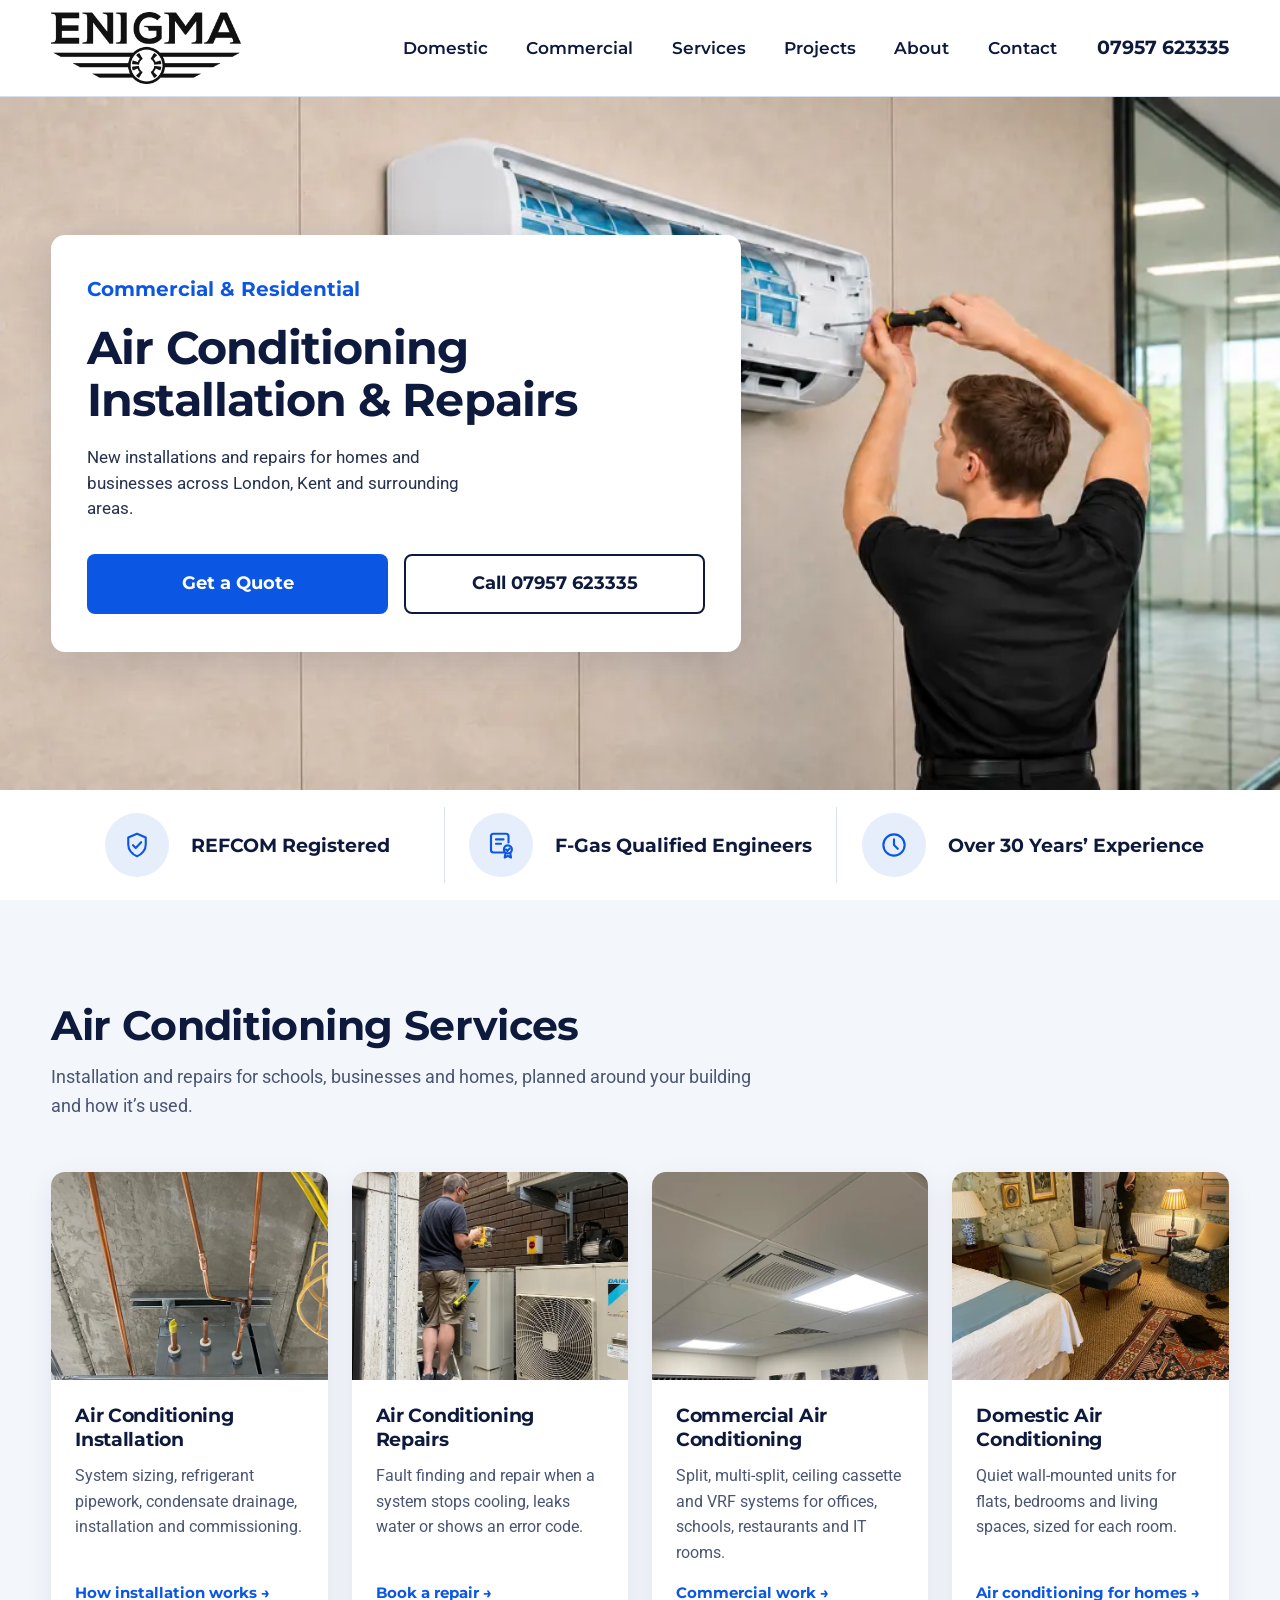
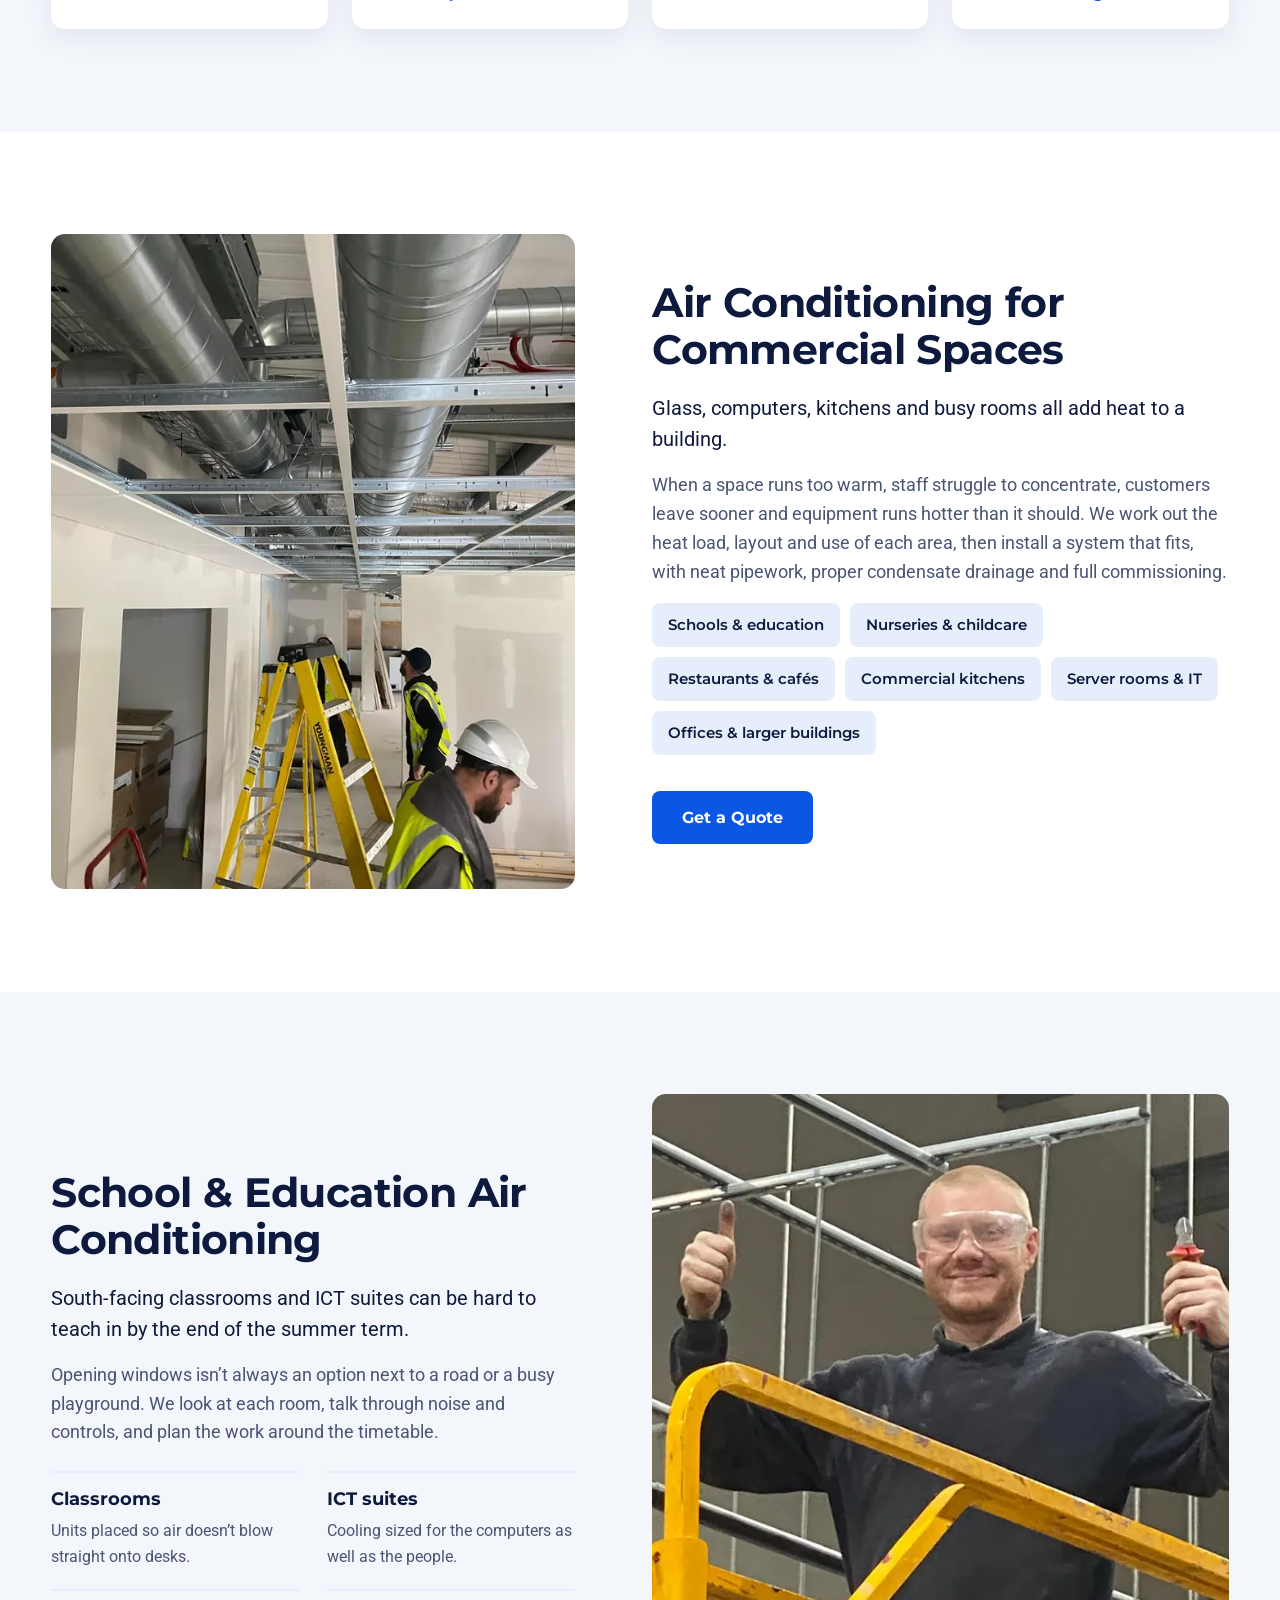
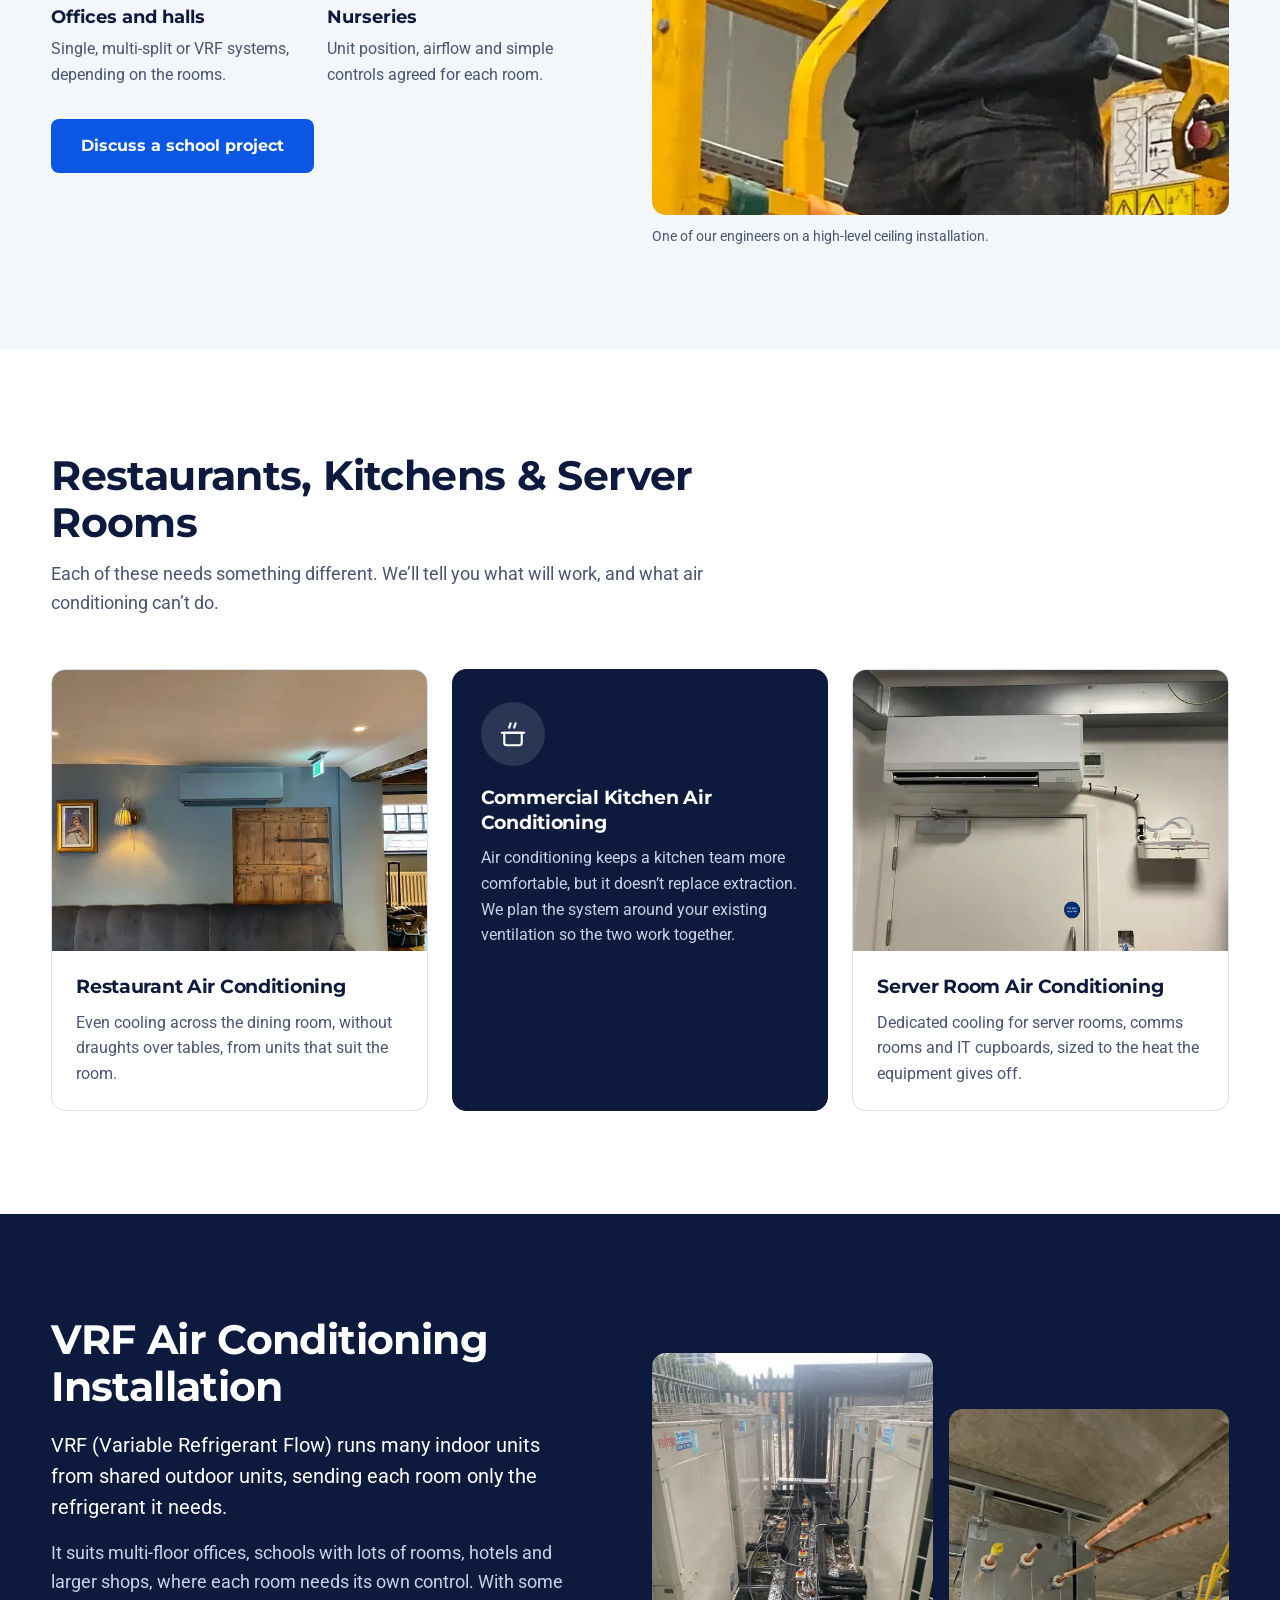
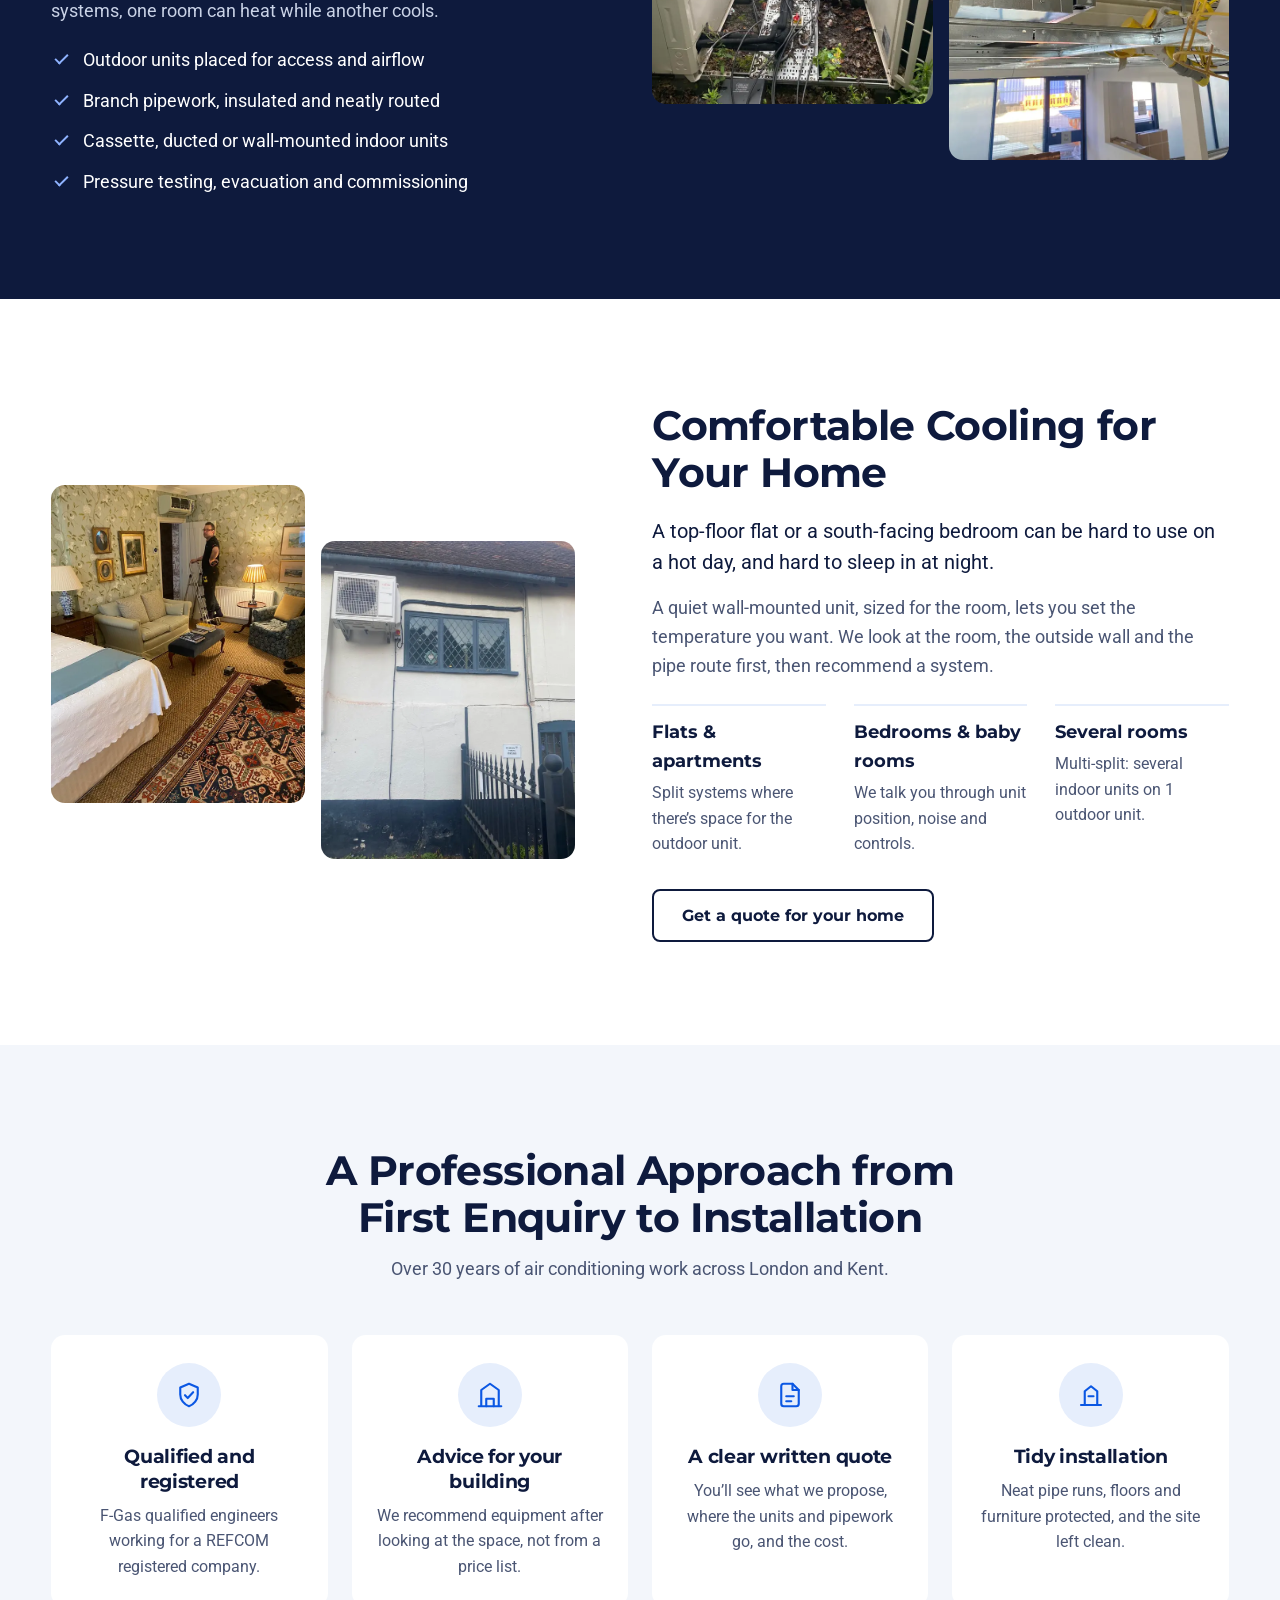
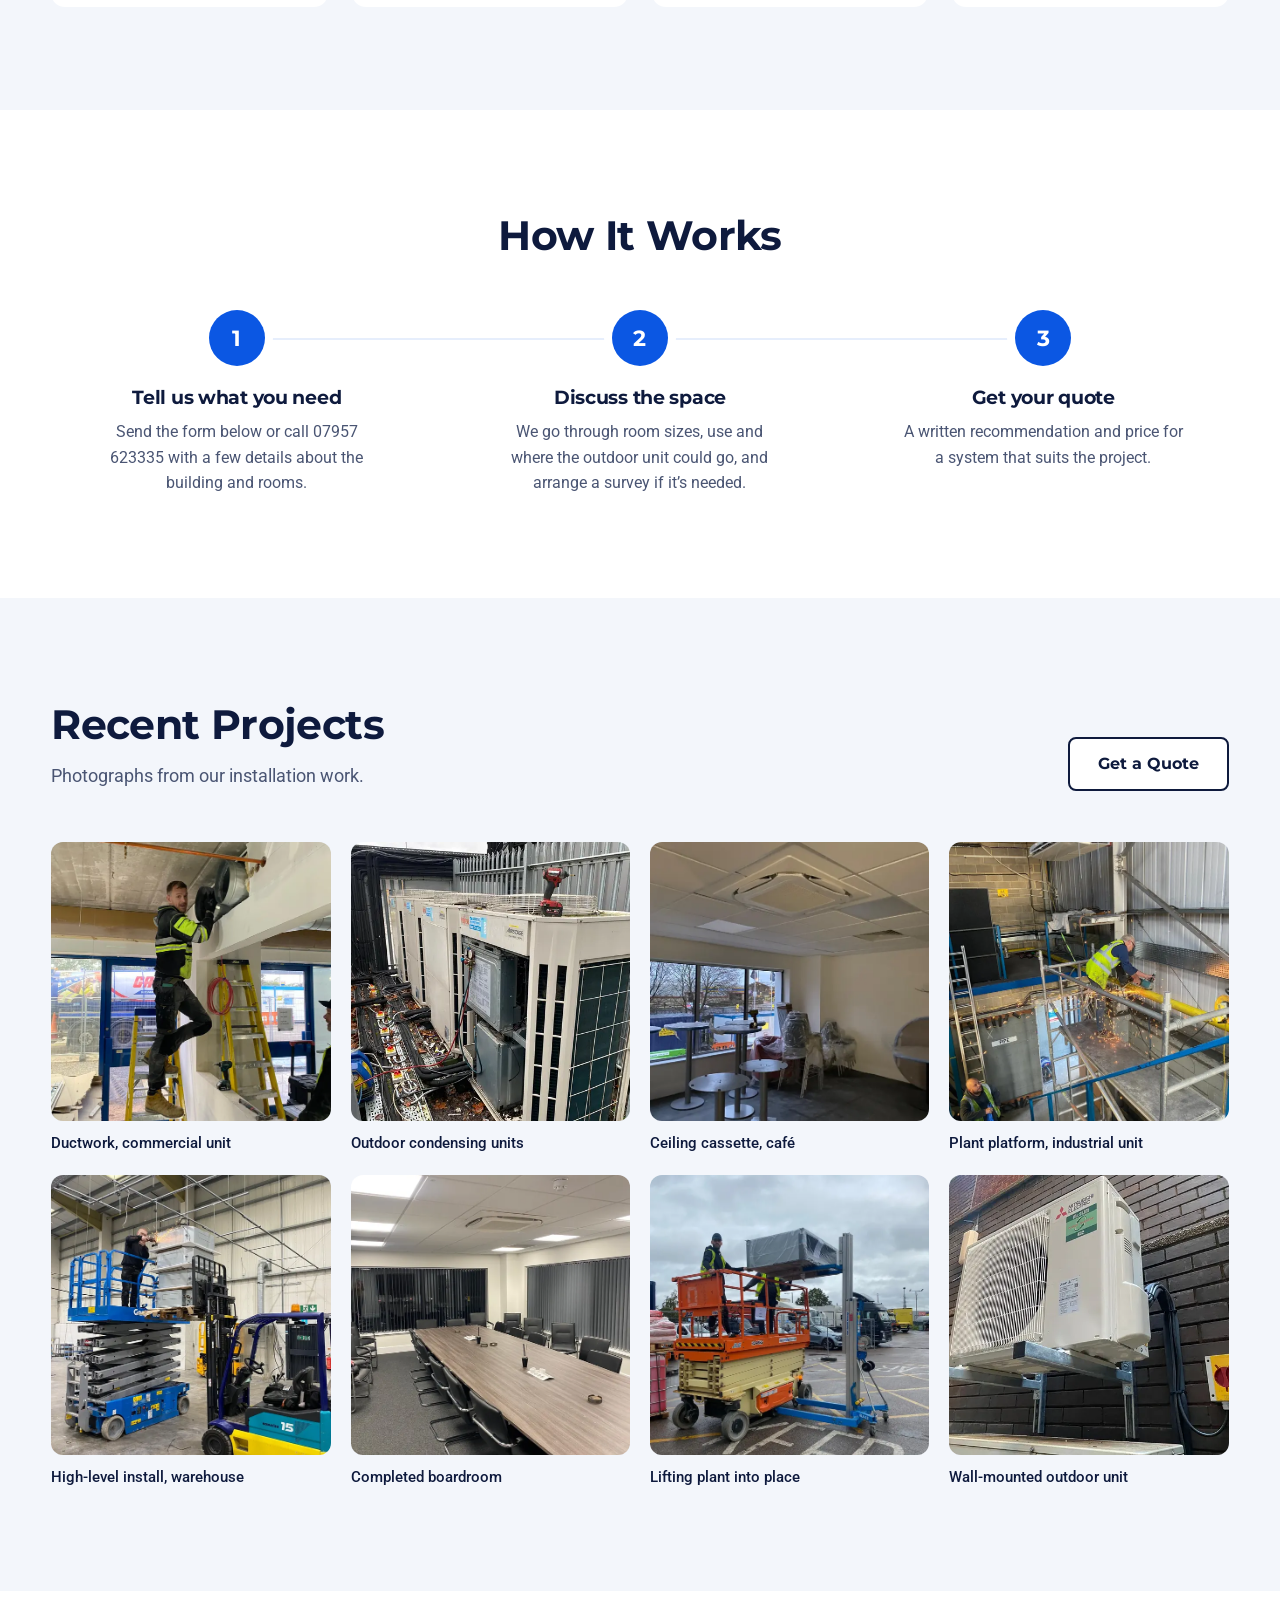
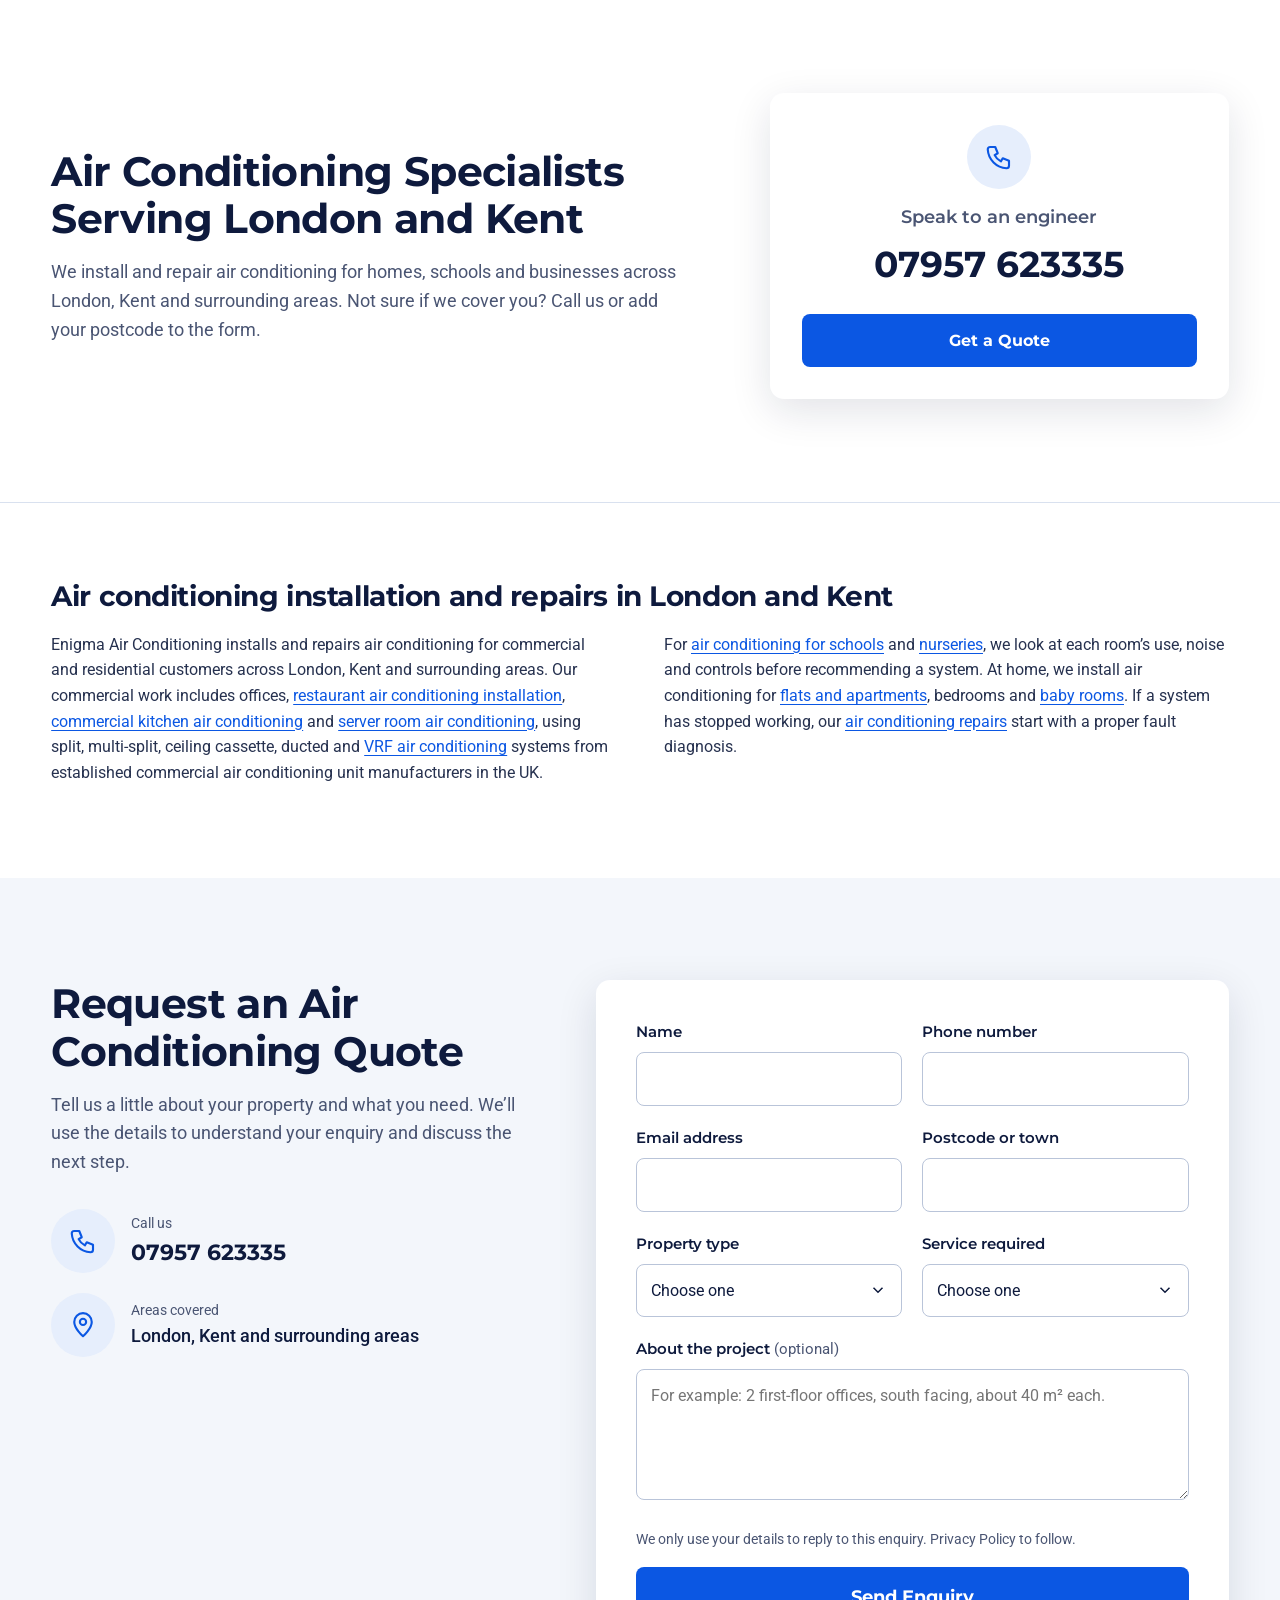
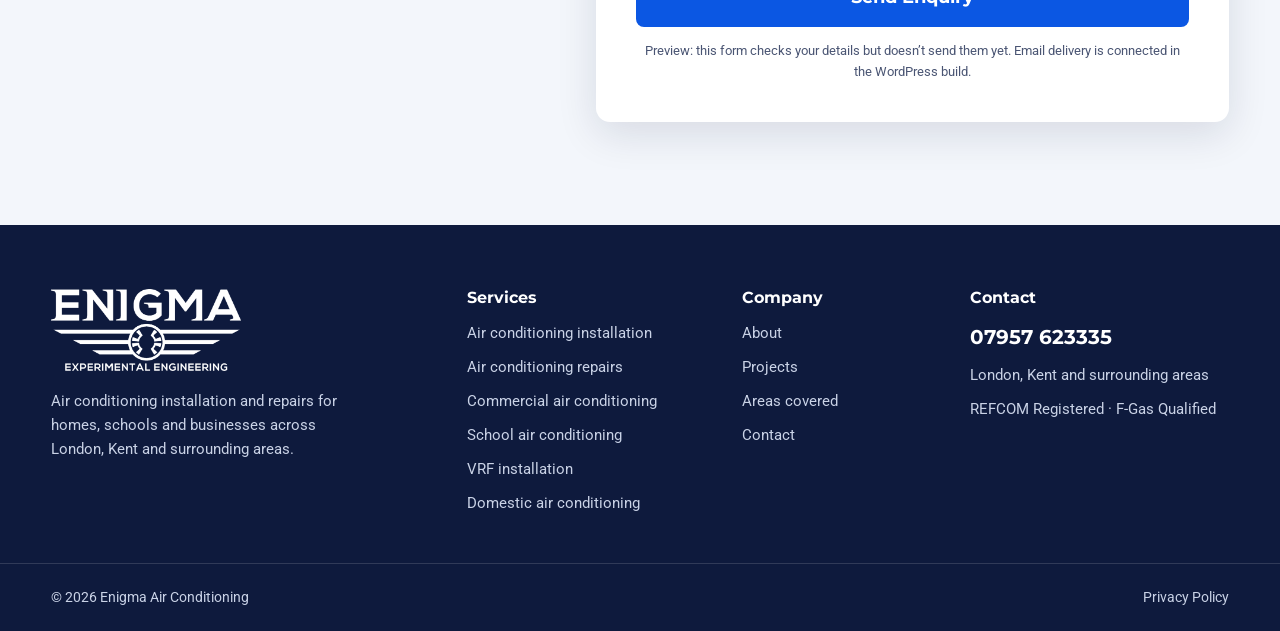
==== commit 523b00a8: "Fit header, hero and credentials strip on the first laptop/desktop screen Hero height follows the vi" ====
--- a/homepage/index.html
+++ b/homepage/index.html
@@ -60,7 +60,7 @@
       <div class="container hero__inner">
         <div class="hero__card">
           <p class="hero__eyebrow">Commercial &amp; Residential</p>
-          <h1 id="hero-title">Air Conditioning Installation &amp; Repairs</h1>
+          <h1 id="hero-title">Air Conditioning <span class="keep">Installation &amp; Repairs</span></h1>
           <p class="hero__lead">New installations and repairs for homes and businesses across London, Kent and surrounding areas.</p>
           <div class="hero__actions">
             <a class="btn btn--primary btn--lg" href="#quote-form">Get a Quote</a>
--- a/homepage/style.css
+++ b/homepage/style.css
@@ -325,3 +325,27 @@
 .toast { display: none; }
 
 @media (prefers-reduced-motion: reduce) { *, *::before, *::after { transition: none !important; } }
+
+/* ---------- Laptop & desktop: header + hero + credentials strip fit the first screen ---------- */
+@media (min-width: 1024px) {
+  :root { --trust-h: 110px; }
+  .hero { min-height: max(400px, min(720px, calc(100vh - var(--header-h) - var(--trust-h) - 1px))); }
+  @supports (height: 100svh) {
+    .hero { min-height: max(400px, min(720px, calc(100svh - var(--header-h) - var(--trust-h) - 1px))); }
+  }
+  .trust__list { min-height: var(--trust-h); align-items: center; padding-block: 12px; }
+}
+/* Shorter laptop screens (e.g. 1366×768, 1280×720): tighten spacing so nothing is cut off */
+@media (min-width: 1024px) and (max-height: 820px) {
+  :root { --header-h: 80px; --trust-h: 88px; }
+  .brand img { width: 150px; }
+  .hero__inner { padding-block: 28px; }
+  .hero__card { padding: 26px 30px 28px; }
+  .hero__eyebrow { margin-bottom: 10px; font-size: 1.125rem; }
+  .hero h1 { font-size: clamp(2.125rem, 3vw, 2.75rem); }
+  .hero__lead { margin: 14px 0 22px; font-size: 1.0625rem; }
+  .hero .btn--lg { min-height: 54px; font-size: 1.0625rem; }
+  .trust .icon-circle, .trust__icon { width: 52px; height: 52px; }
+}
+
+@media (min-width: 1024px) { .hero h1 .keep { white-space: nowrap; } }
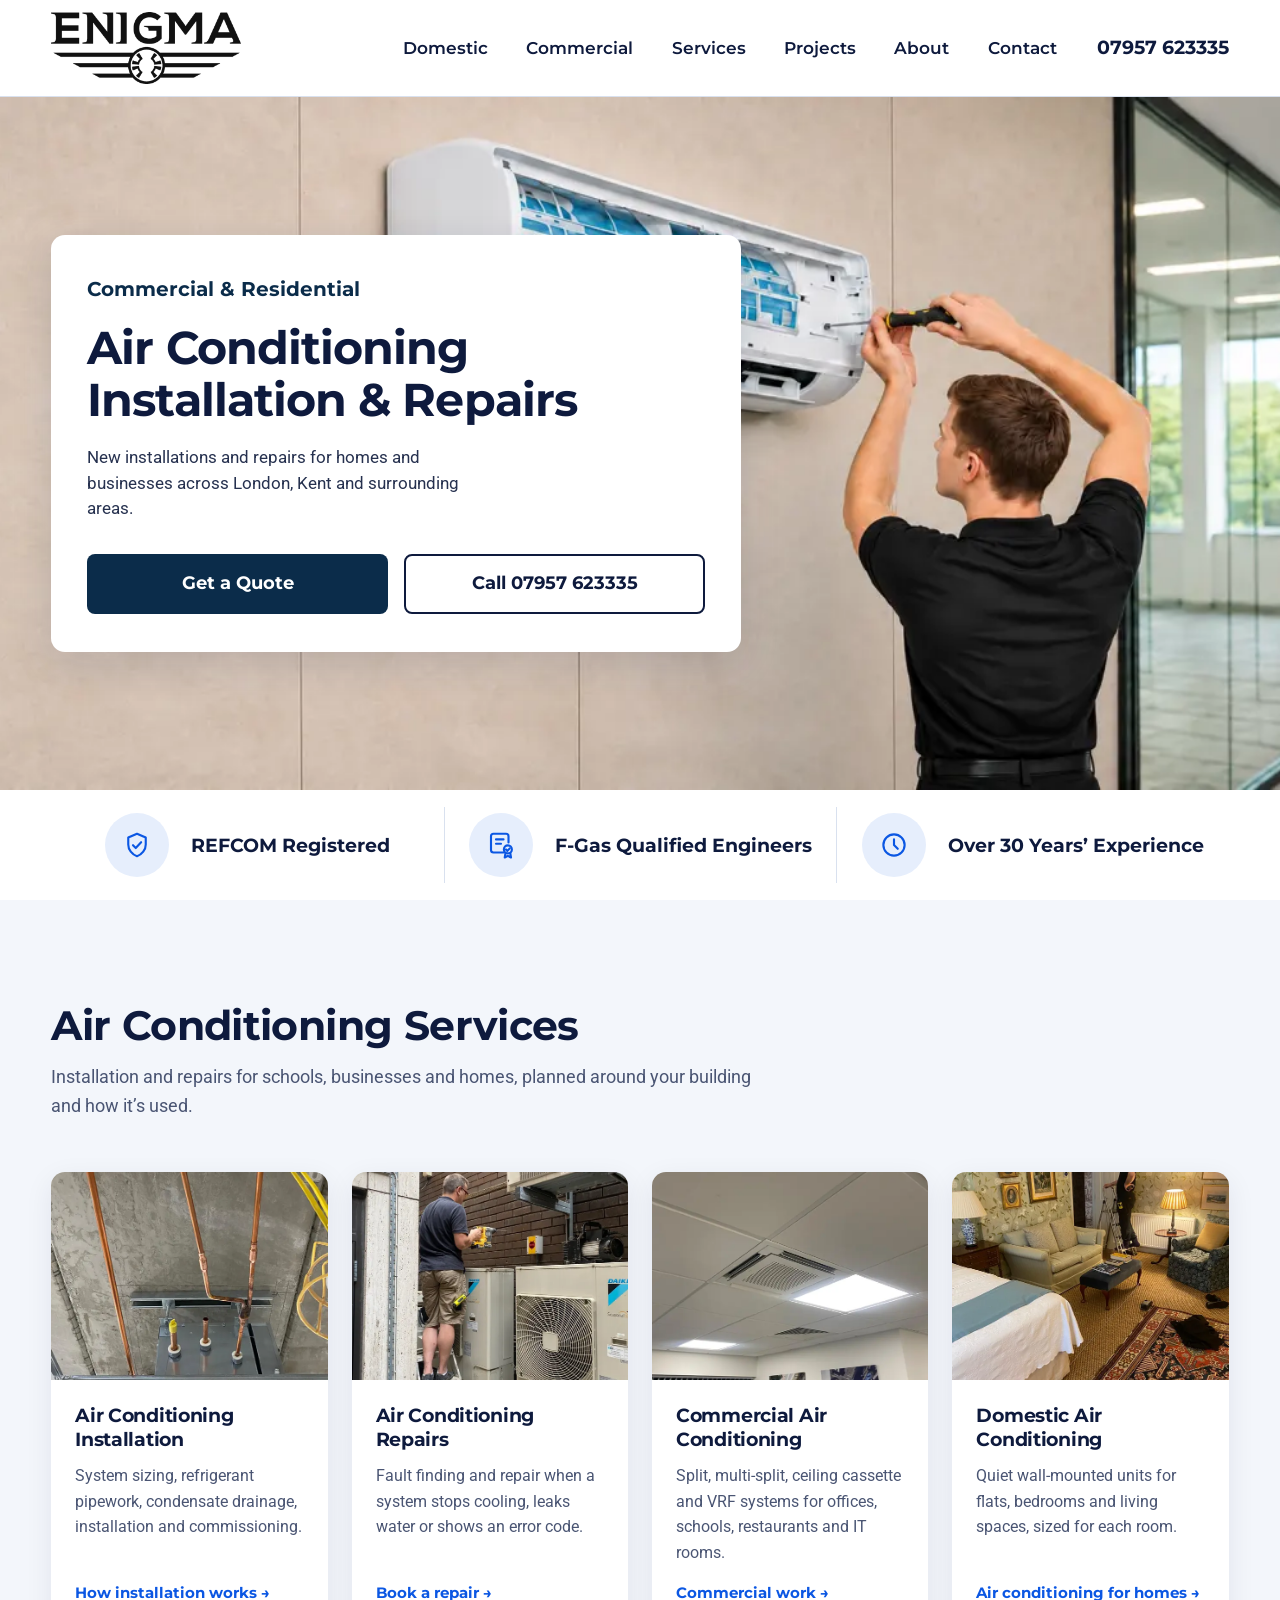
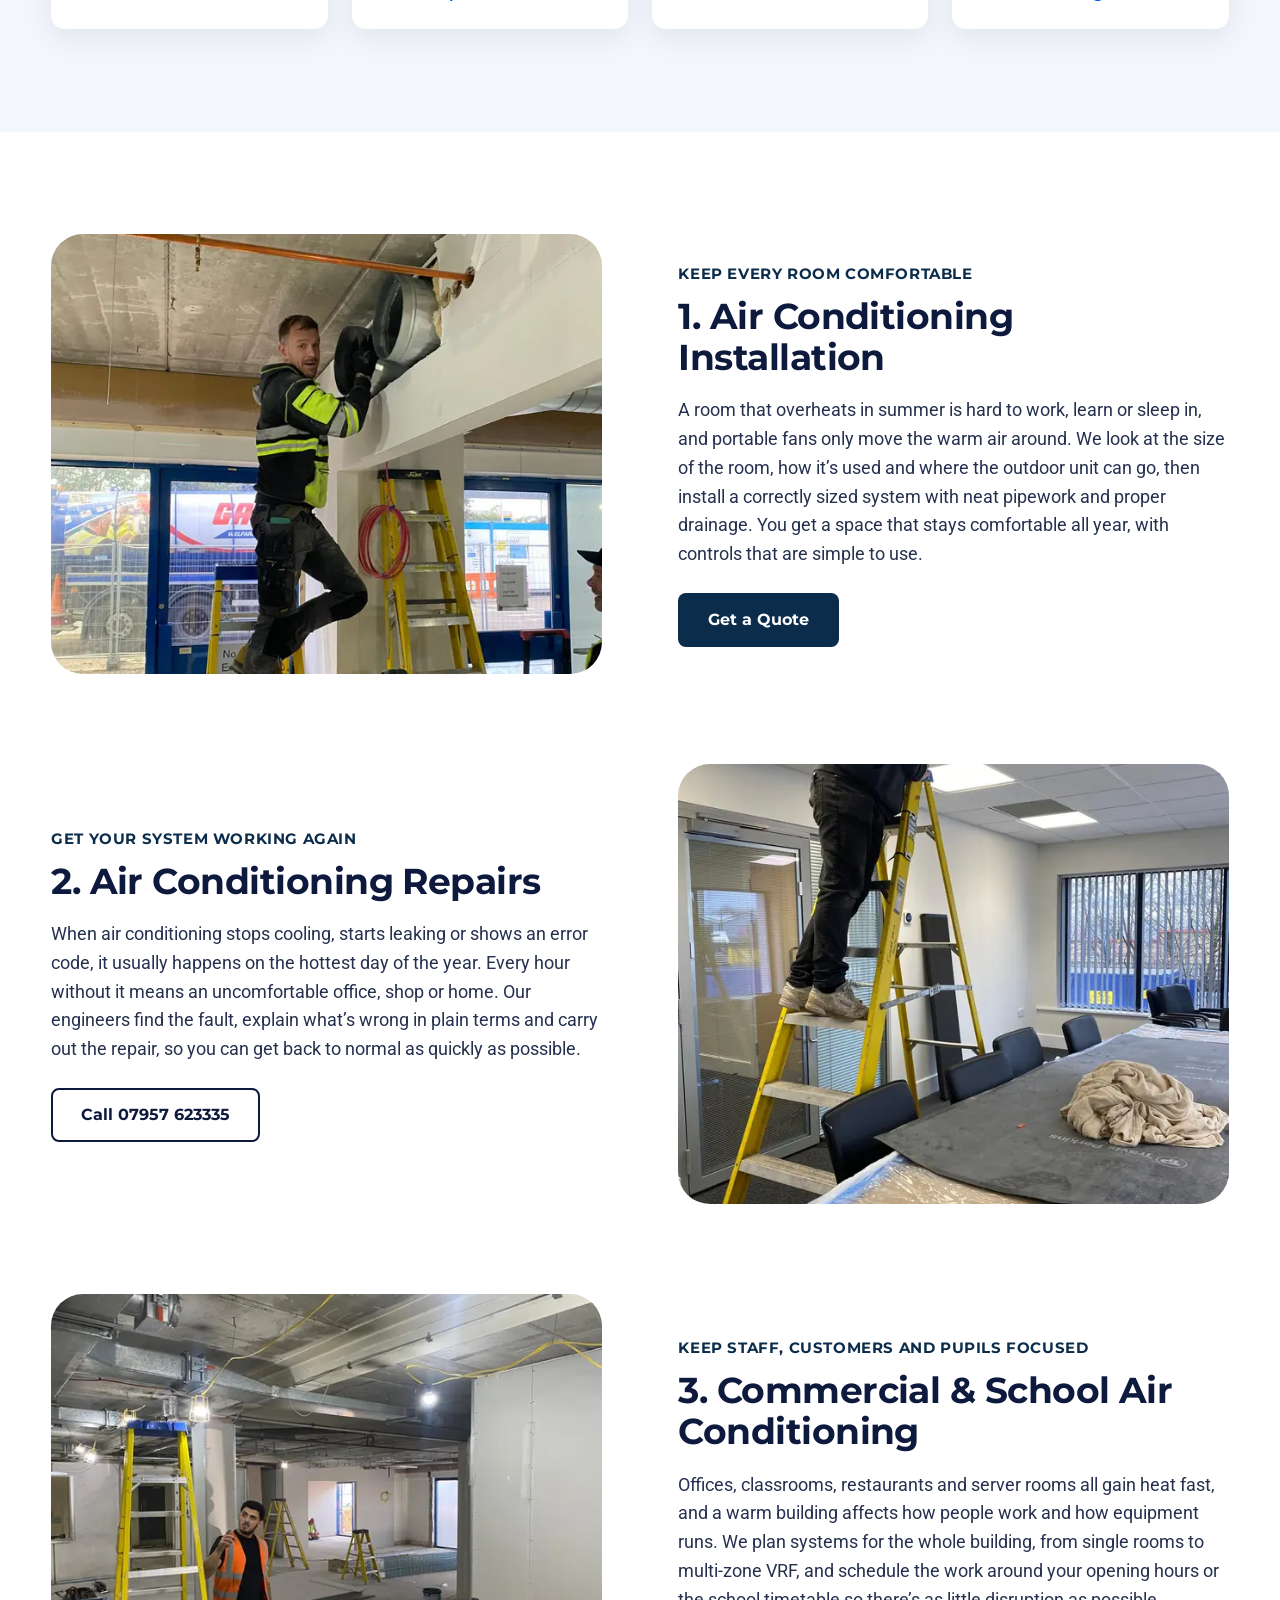
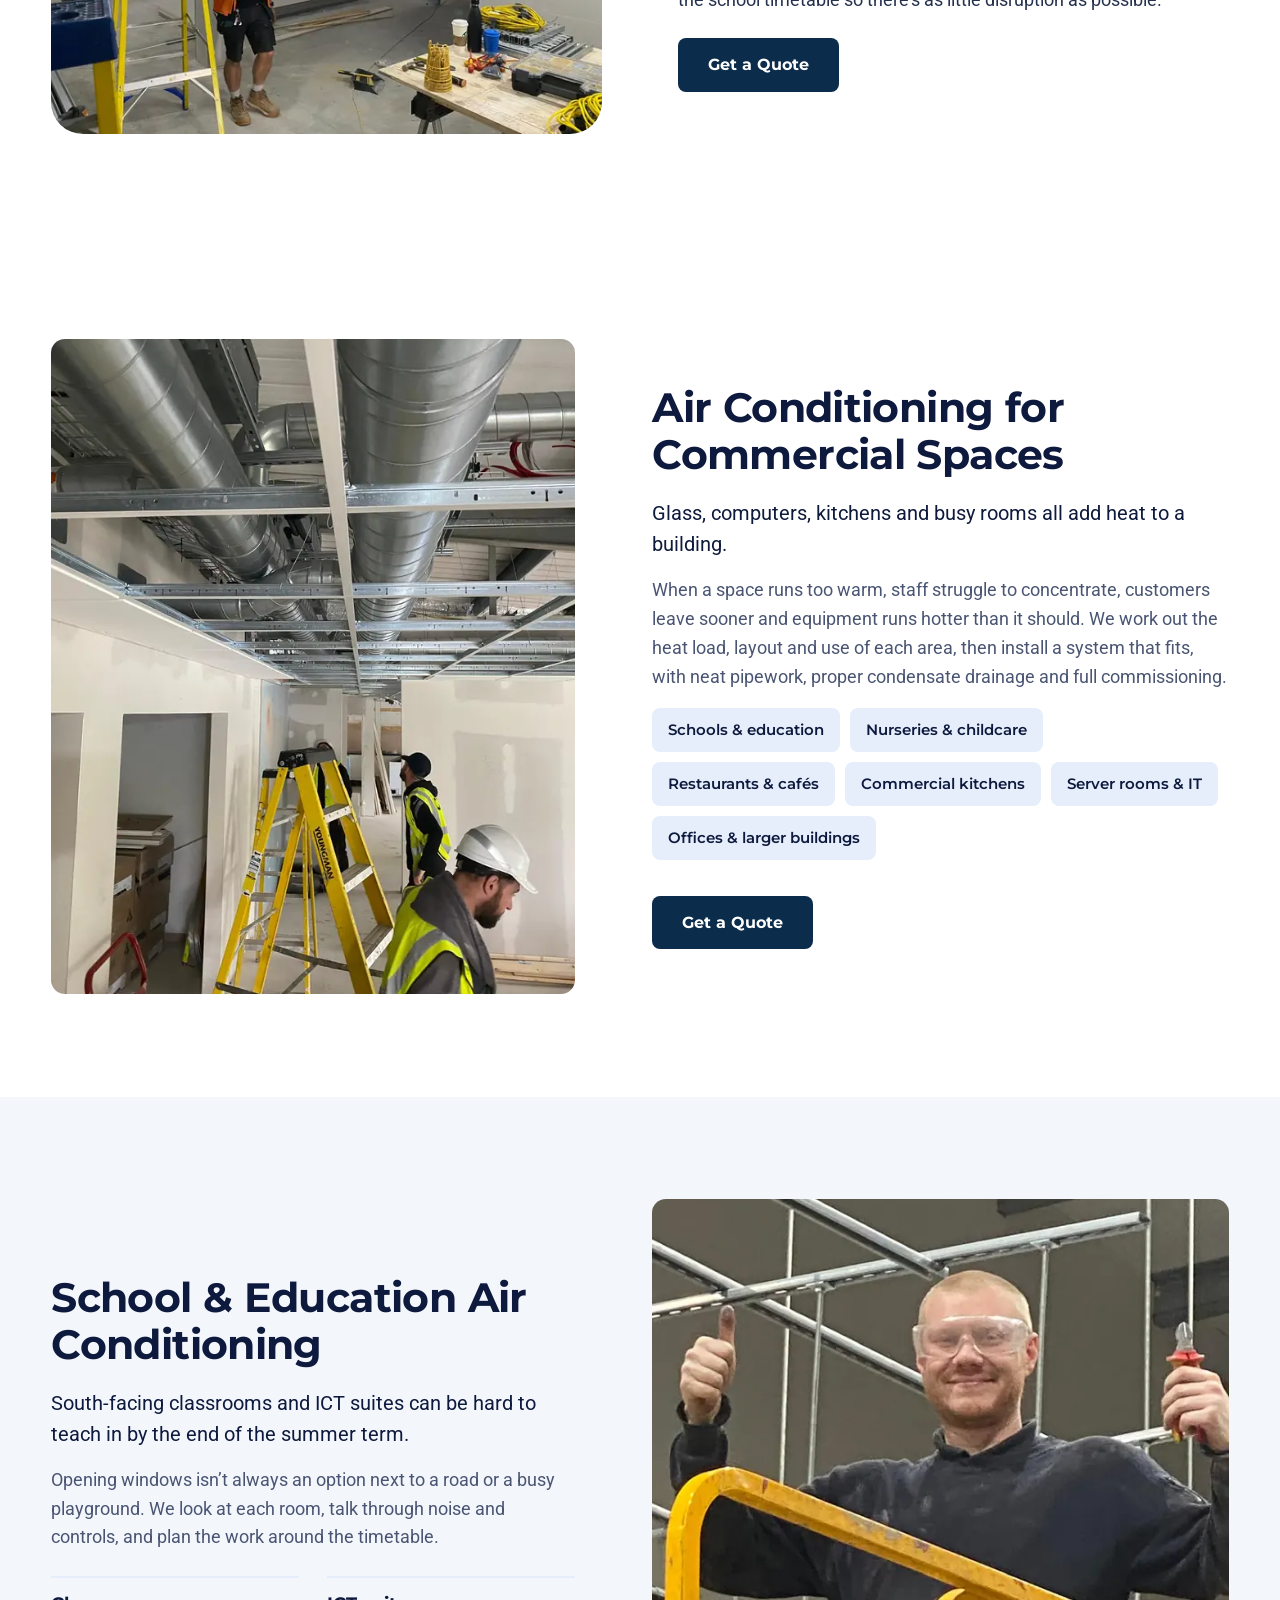
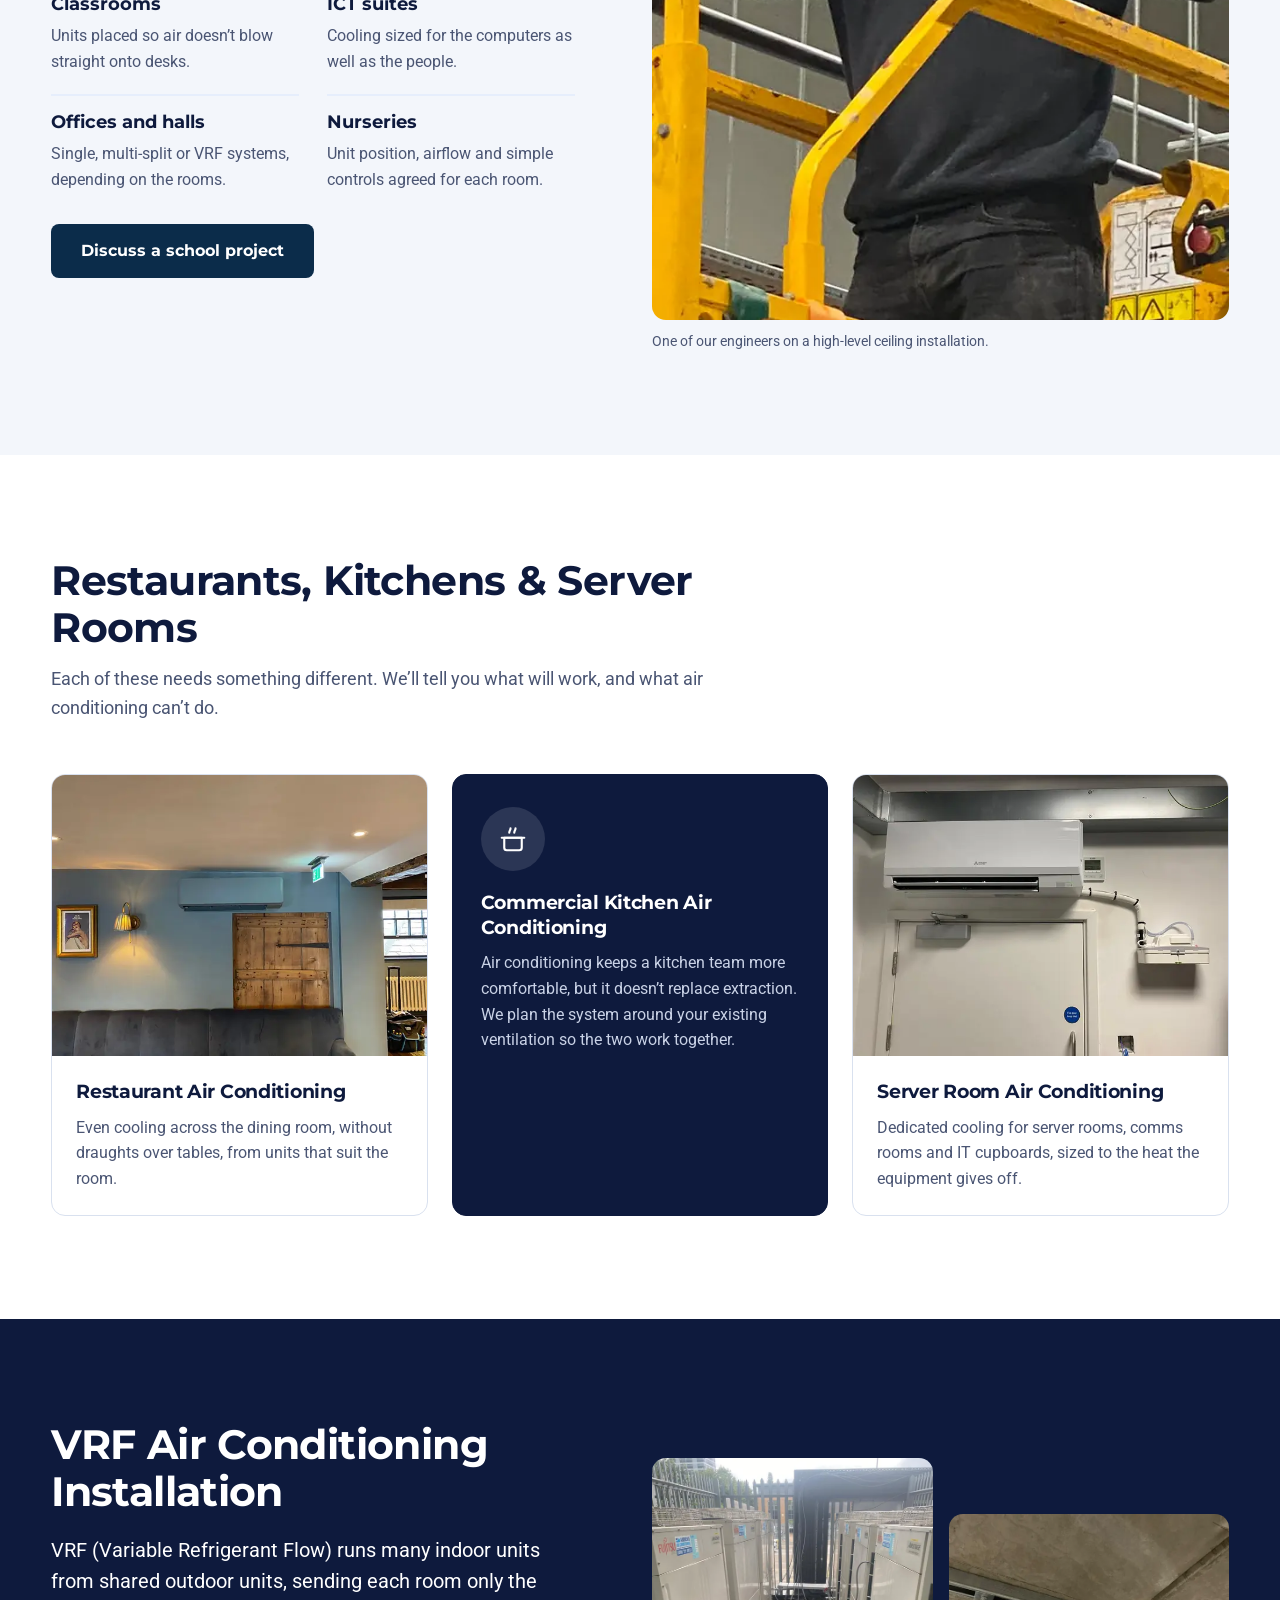
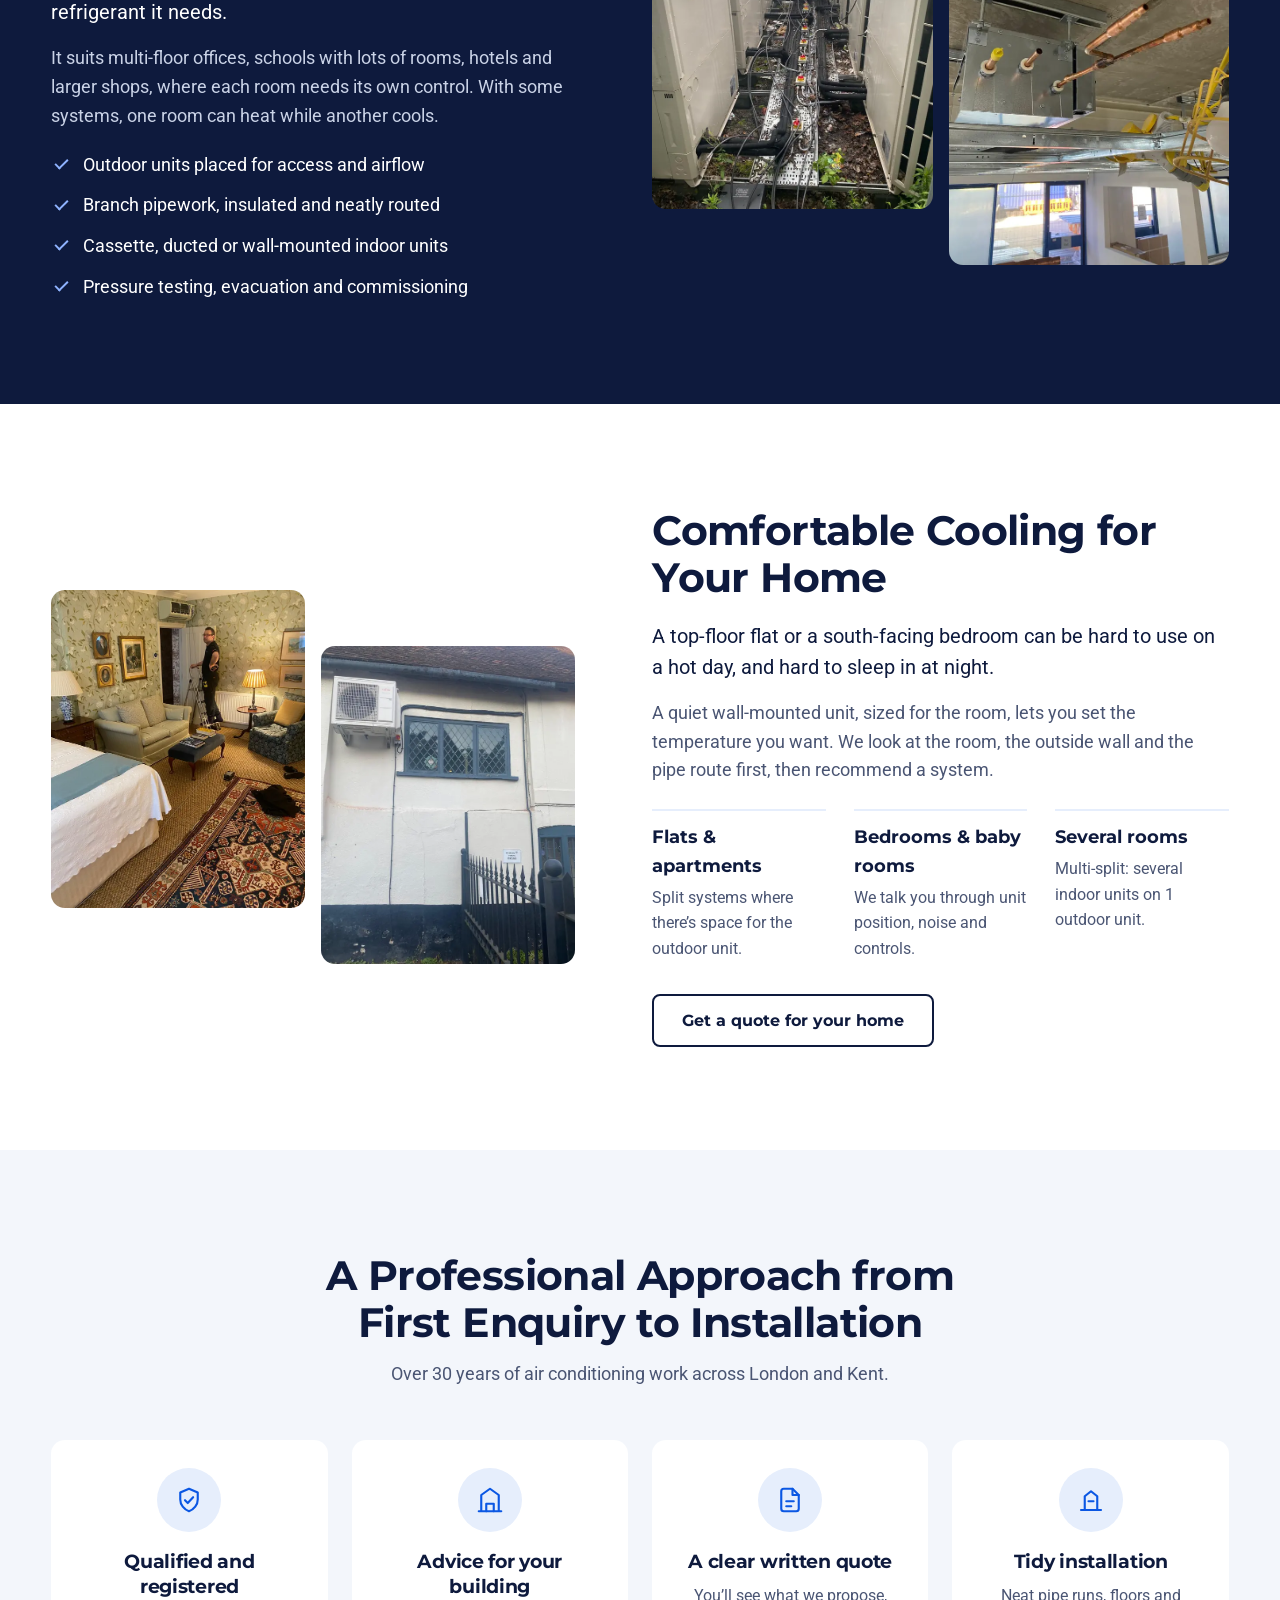
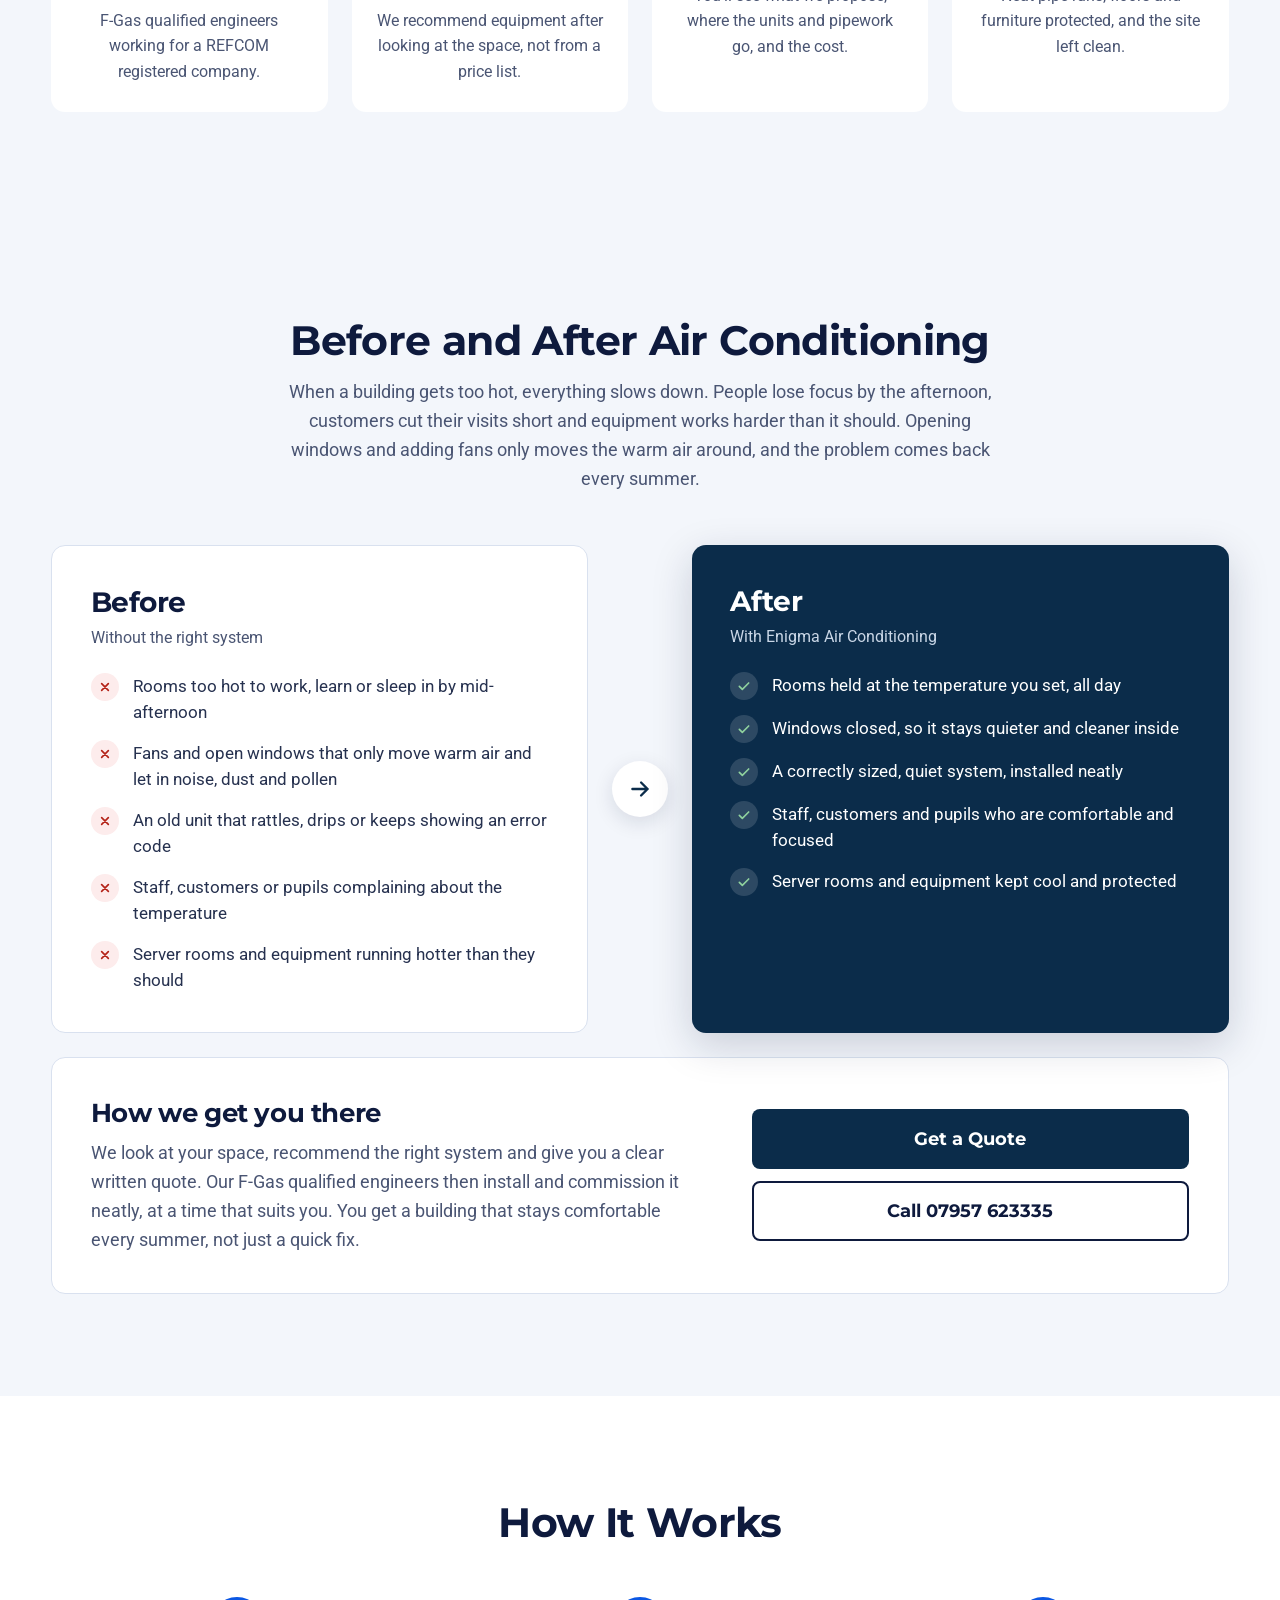
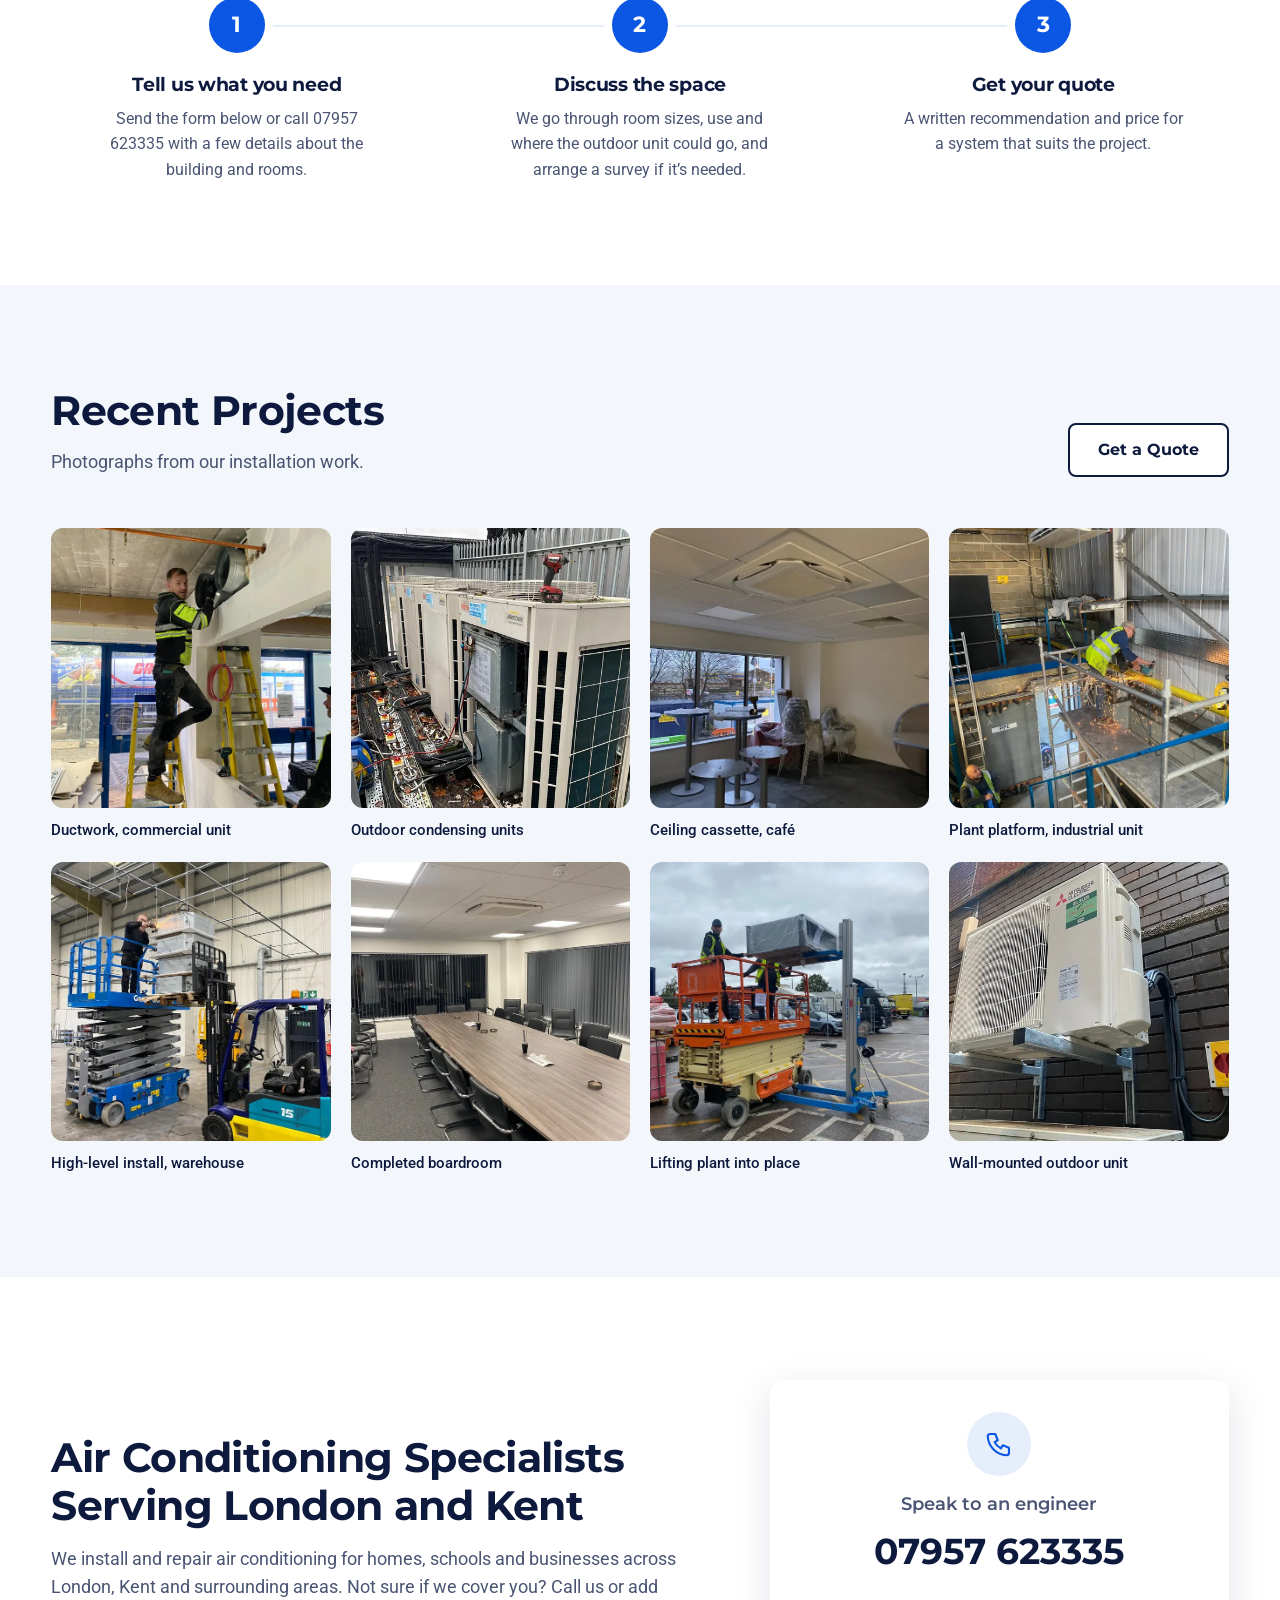
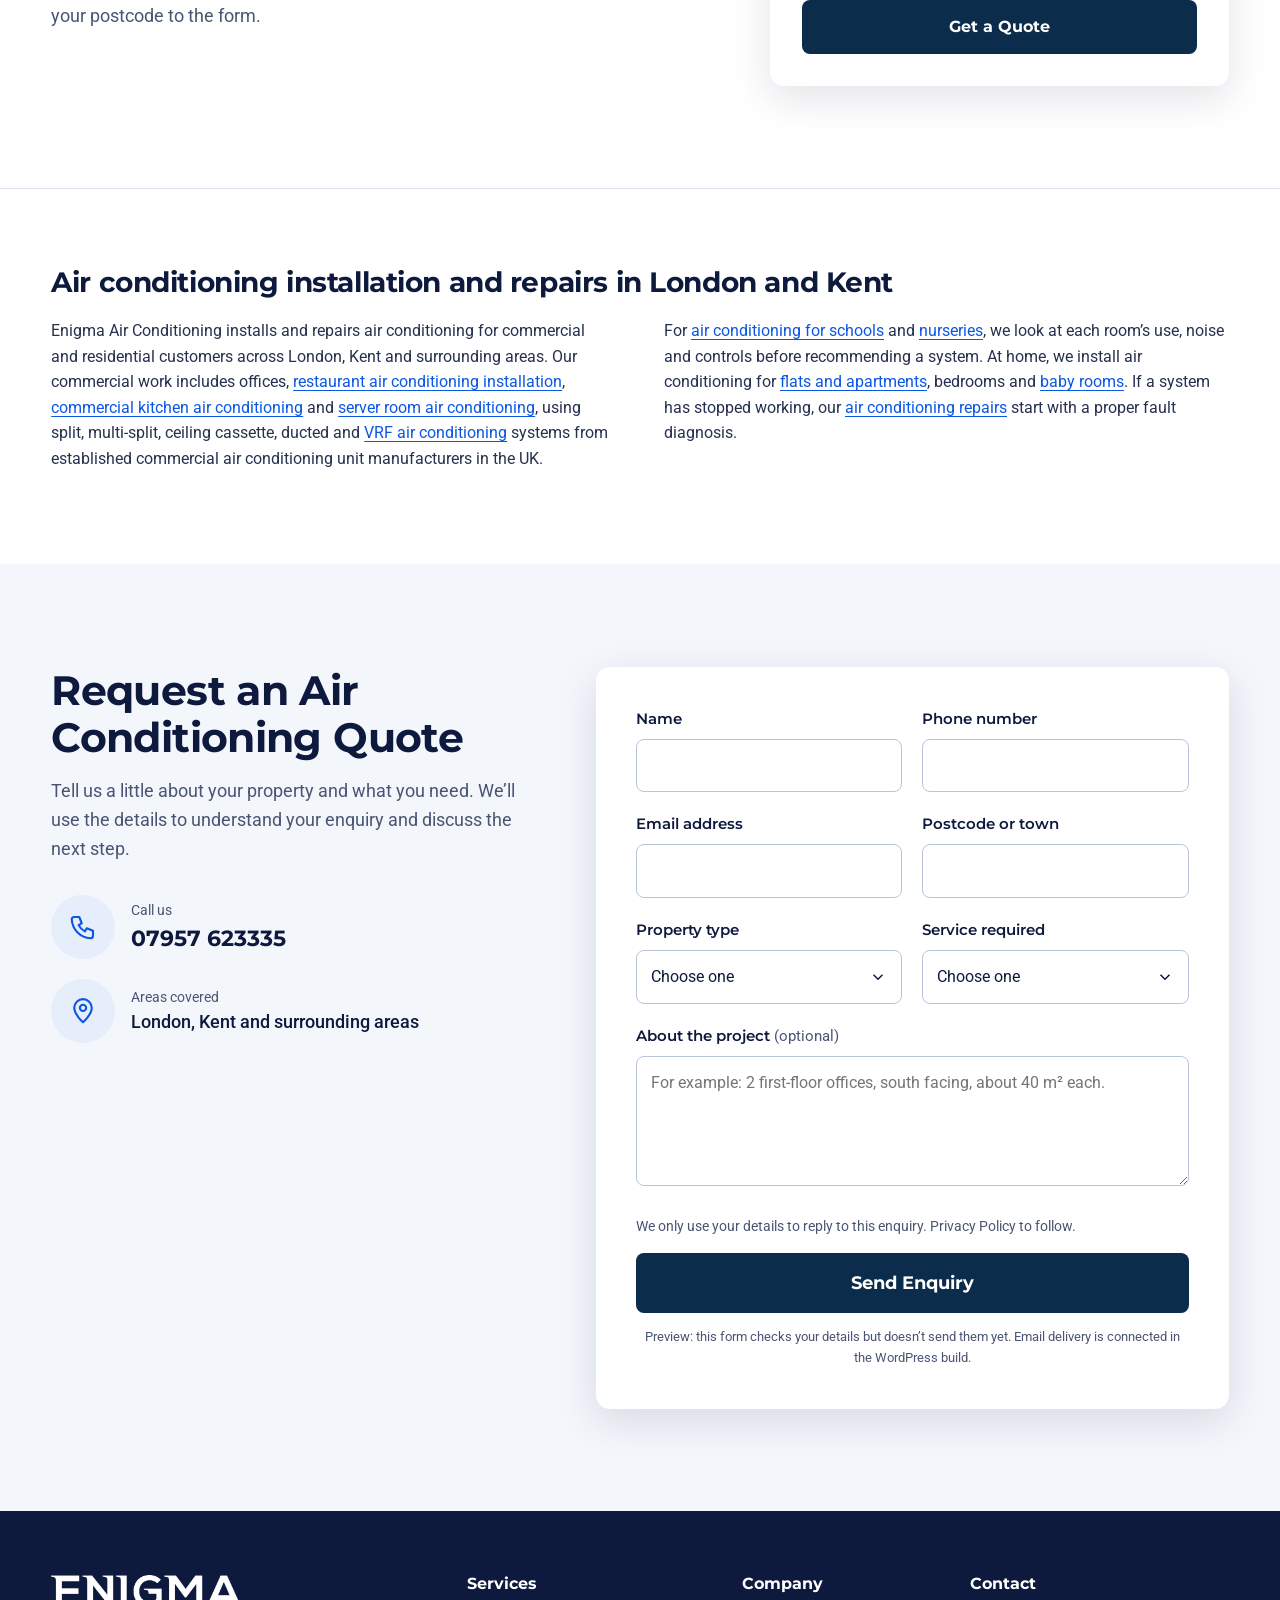
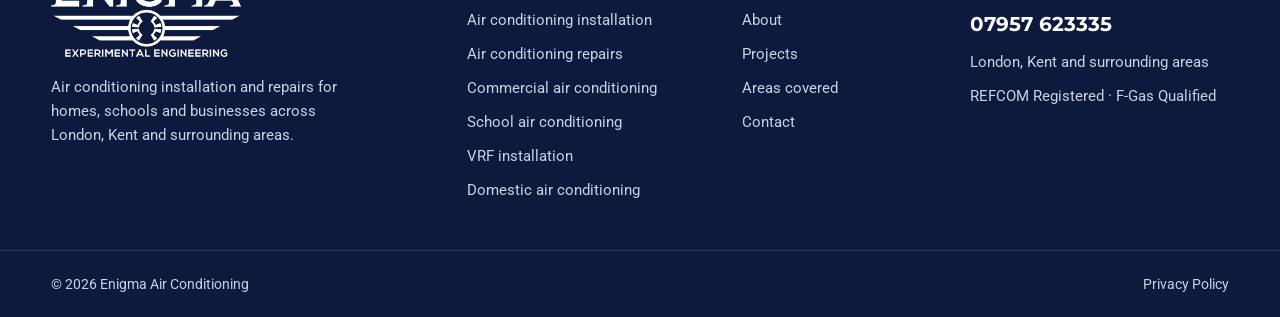
==== commit 9f0ed327: "Add image + text feature rows and Before & After section to homepage Co-Authored-By: Claude Opus 5.5" ====
--- a/homepage/index.html
+++ b/homepage/index.html
@@ -122,6 +122,47 @@
       </div>
     </section>
 
+    <!-- ============ Feature rows (client request: image + text, alternating) ============ -->
+    <section class="section features" aria-label="What we do">
+      <div class="container">
+        <article class="feature-row">
+          <figure class="feature-row__media">
+            <img src="../assets/images/engineer-ladder-shopfront-1200.webp" srcset="../assets/images/engineer-ladder-shopfront-640.webp 640w, ../assets/images/engineer-ladder-shopfront-1200.webp 1200w" sizes="(min-width: 960px) 45vw, 100vw" width="1200" height="1600" alt="Enigma engineer on a stepladder installing ductwork in a commercial unit" loading="lazy" decoding="async">
+          </figure>
+          <div class="feature-row__copy">
+            <p class="feature-row__label">Keep every room comfortable</p>
+            <h2>1. Air Conditioning Installation</h2>
+            <p>A room that overheats in summer is hard to work, learn or sleep in, and portable fans only move the warm air around. We look at the size of the room, how it’s used and where the outdoor unit can go, then install a correctly sized system with neat pipework and proper drainage. You get a space that stays comfortable all year, with controls that are simple to use.</p>
+            <a class="btn btn--primary" href="#quote-form">Get a Quote</a>
+          </div>
+        </article>
+
+        <article class="feature-row feature-row--reverse">
+          <figure class="feature-row__media">
+            <img src="../assets/images/engineer-office-ceiling-1200.webp" srcset="../assets/images/engineer-office-ceiling-640.webp 640w, ../assets/images/engineer-office-ceiling-1200.webp 1200w" sizes="(min-width: 960px) 45vw, 100vw" width="1200" height="1600" alt="Engineer on a stepladder working on a ceiling unit above a protected boardroom table" loading="lazy" decoding="async">
+          </figure>
+          <div class="feature-row__copy">
+            <p class="feature-row__label">Get your system working again</p>
+            <h2>2. Air Conditioning Repairs</h2>
+            <p>When air conditioning stops cooling, starts leaking or shows an error code, it usually happens on the hottest day of the year. Every hour without it means an uncomfortable office, shop or home. Our engineers find the fault, explain what’s wrong in plain terms and carry out the repair, so you can get back to normal as quickly as possible.</p>
+            <a class="btn btn--outline" href="tel:+447957623335">Call 07957 623335</a>
+          </div>
+        </article>
+
+        <article class="feature-row">
+          <figure class="feature-row__media">
+            <img src="../assets/images/engineer-hivis-fitout-1200.webp" srcset="../assets/images/engineer-hivis-fitout-640.webp 640w, ../assets/images/engineer-hivis-fitout-1200.webp 1200w, ../assets/images/engineer-hivis-fitout-1600.webp 1600w" sizes="(min-width: 960px) 45vw, 100vw" width="1600" height="1200" alt="Engineer in an orange hi-vis vest on a commercial fit-out site" loading="lazy" decoding="async">
+          </figure>
+          <div class="feature-row__copy">
+            <p class="feature-row__label">Keep staff, customers and pupils focused</p>
+            <h2>3. Commercial &amp; School Air Conditioning</h2>
+            <p>Offices, classrooms, restaurants and server rooms all gain heat fast, and a warm building affects how people work and how equipment runs. We plan systems for the whole building, from single rooms to multi-zone VRF, and schedule the work around your opening hours or the school timetable so there’s as little disruption as possible.</p>
+            <a class="btn btn--primary" href="#quote-form">Get a Quote</a>
+          </div>
+        </article>
+      </div>
+    </section>
+
     <!-- ============ Commercial ============ -->
     <section class="section" id="commercial" aria-labelledby="commercial-title">
       <div class="container split">
@@ -271,6 +312,51 @@
             <span class="icon-circle" aria-hidden="true"><svg viewBox="0 0 24 24"><path d="M4 20h16"/><path d="M7 20V9l5-4 5 4v11"/><path d="M10 13h4"/></svg></span>
             <h3>Tidy installation</h3>
             <p>Neat pipe runs, floors and furniture protected, and the site left clean.</p>
+          </div>
+        </div>
+      </div>
+    </section>
+
+    <!-- ============ Before & After (PAS + Before–After–Bridge) ============ -->
+    <section class="section before-after" id="before-after" aria-labelledby="ba-title">
+      <div class="container">
+        <div class="section-head section-head--center">
+          <h2 id="ba-title">Before and After Air Conditioning</h2>
+          <p>When a building gets too hot, everything slows down. People lose focus by the afternoon, customers cut their visits short and equipment works harder than it should. Opening windows and adding fans only moves the warm air around, and the problem comes back every summer.</p>
+        </div>
+        <div class="ba-grid">
+          <div class="ba-card ba-card--before">
+            <h3>Before</h3>
+            <p class="ba-card__sub">Without the right system</p>
+            <ul class="ba-list">
+              <li><span class="ba-icon" aria-hidden="true"><svg viewBox="0 0 24 24"><path d="M7 7l10 10M17 7L7 17"/></svg></span>Rooms too hot to work, learn or sleep in by mid-afternoon</li>
+              <li><span class="ba-icon" aria-hidden="true"><svg viewBox="0 0 24 24"><path d="M7 7l10 10M17 7L7 17"/></svg></span>Fans and open windows that only move warm air and let in noise, dust and pollen</li>
+              <li><span class="ba-icon" aria-hidden="true"><svg viewBox="0 0 24 24"><path d="M7 7l10 10M17 7L7 17"/></svg></span>An old unit that rattles, drips or keeps showing an error code</li>
+              <li><span class="ba-icon" aria-hidden="true"><svg viewBox="0 0 24 24"><path d="M7 7l10 10M17 7L7 17"/></svg></span>Staff, customers or pupils complaining about the temperature</li>
+              <li><span class="ba-icon" aria-hidden="true"><svg viewBox="0 0 24 24"><path d="M7 7l10 10M17 7L7 17"/></svg></span>Server rooms and equipment running hotter than they should</li>
+            </ul>
+          </div>
+          <span class="ba-arrow" aria-hidden="true"><svg viewBox="0 0 24 24"><path d="M5 12h14M13 6l6 6-6 6"/></svg></span>
+          <div class="ba-card ba-card--after">
+            <h3>After</h3>
+            <p class="ba-card__sub">With Enigma Air Conditioning</p>
+            <ul class="ba-list">
+              <li><span class="ba-icon" aria-hidden="true"><svg viewBox="0 0 24 24"><path d="M5 12.5l4.5 4.5L19 7.5"/></svg></span>Rooms held at the temperature you set, all day</li>
+              <li><span class="ba-icon" aria-hidden="true"><svg viewBox="0 0 24 24"><path d="M5 12.5l4.5 4.5L19 7.5"/></svg></span>Windows closed, so it stays quieter and cleaner inside</li>
+              <li><span class="ba-icon" aria-hidden="true"><svg viewBox="0 0 24 24"><path d="M5 12.5l4.5 4.5L19 7.5"/></svg></span>A correctly sized, quiet system, installed neatly</li>
+              <li><span class="ba-icon" aria-hidden="true"><svg viewBox="0 0 24 24"><path d="M5 12.5l4.5 4.5L19 7.5"/></svg></span>Staff, customers and pupils who are comfortable and focused</li>
+              <li><span class="ba-icon" aria-hidden="true"><svg viewBox="0 0 24 24"><path d="M5 12.5l4.5 4.5L19 7.5"/></svg></span>Server rooms and equipment kept cool and protected</li>
+            </ul>
+          </div>
+        </div>
+        <div class="ba-bridge">
+          <div>
+            <h3>How we get you there</h3>
+            <p>We look at your space, recommend the right system and give you a clear written quote. Our F-Gas qualified engineers then install and commission it neatly, at a time that suits you. You get a building that stays comfortable every summer, not just a quick fix.</p>
+          </div>
+          <div class="ba-bridge__actions">
+            <a class="btn btn--primary btn--lg" href="#quote-form">Get a Quote</a>
+            <a class="btn btn--outline btn--lg" href="tel:+447957623335">Call 07957 623335</a>
           </div>
         </div>
       </div>
--- a/homepage/style.css
+++ b/homepage/style.css
@@ -349,3 +349,55 @@
 }
 
 @media (min-width: 1024px) { .hero h1 .keep { white-space: nowrap; } }
+
+/* Client colour (Nov 2026): "Commercial & Residential" and Get a Quote buttons in #0b2c4a */
+:root { --quote: #0b2c4a; --quote-hover: #174a75; }
+.hero__eyebrow { color: var(--quote); }
+.btn--primary { background: var(--quote); color: var(--white); }
+.btn--primary:hover { background: var(--quote-hover); }
+
+/* ---------- Feature rows (client reference: rounded photo + label + numbered heading) ---------- */
+.features { background: var(--white); }
+.feature-row { display: grid; grid-template-columns: 1fr 1fr; gap: clamp(32px, 6vw, 88px); align-items: center; }
+.feature-row + .feature-row { margin-top: clamp(56px, 7vw, 104px); }
+.feature-row--reverse .feature-row__media { order: 2; }
+.feature-row__media img { width: 100%; aspect-ratio: 5 / 4; object-fit: cover; border-radius: 32px; }
+.feature-row:nth-of-type(1) .feature-row__media img { object-position: 50% 30%; }
+.feature-row__label { font-family: var(--font-head); font-weight: 700; font-size: 0.9375rem; letter-spacing: 0.04em; text-transform: uppercase; color: var(--quote); margin-bottom: 10px; }
+.feature-row h2 { font-size: clamp(1.75rem, 2.8vw, 2.375rem); margin-bottom: 18px; }
+.feature-row__copy > p:not(.feature-row__label) { color: var(--text); margin-bottom: 24px; max-width: 56ch; }
+@media (max-width: 899px) {
+  .feature-row { grid-template-columns: 1fr; gap: 24px; }
+  .feature-row--reverse .feature-row__media { order: 0; }
+  .feature-row__media img { aspect-ratio: 16 / 11; border-radius: 24px; }
+}
+
+/* ---------- Before & After (client request) ---------- */
+.before-after { background: var(--tint); }
+.ba-grid { display: grid; grid-template-columns: 1fr auto 1fr; gap: 24px; align-items: stretch; }
+.ba-card { border-radius: 14px; padding: clamp(28px, 3vw, 40px); }
+.ba-card h3 { font-size: clamp(1.5rem, 2.2vw, 1.875rem); }
+.ba-card__sub { margin: 4px 0 24px; font-size: 1rem; }
+.ba-card--before { background: var(--white); border: 1px solid var(--line); }
+.ba-card--before .ba-card__sub { color: var(--muted); }
+.ba-card--after { background: var(--quote); color: var(--white); box-shadow: 0 12px 40px rgba(14, 26, 61, .18); }
+.ba-card--after h3 { color: var(--white); }
+.ba-card--after .ba-card__sub { color: #c9d6e6; }
+.ba-list { list-style: none; margin: 0; padding: 0; display: grid; gap: 16px; }
+.ba-list li { display: flex; gap: 14px; align-items: flex-start; font-size: 1.0625rem; line-height: 1.5; }
+.ba-icon { display: grid; place-items: center; flex: none; width: 28px; height: 28px; border-radius: 50%; margin-top: -1px; }
+.ba-icon svg { width: 16px; height: 16px; fill: none; stroke: currentColor; stroke-width: 2.5; stroke-linecap: round; stroke-linejoin: round; }
+.ba-card--before .ba-list li { color: var(--text); }
+.ba-card--before .ba-icon { background: #fdecec; color: #b42318; }
+.ba-card--after .ba-icon { background: rgba(255,255,255,.14); color: #8fd19e; }
+.ba-arrow { align-self: center; display: grid; place-items: center; width: 56px; height: 56px; border-radius: 50%; background: var(--white); color: var(--quote); box-shadow: 0 6px 20px rgba(14, 26, 61, .12); }
+.ba-arrow svg { width: 26px; height: 26px; fill: none; stroke: currentColor; stroke-width: 2.2; stroke-linecap: round; stroke-linejoin: round; }
+.ba-bridge { margin-top: 24px; display: grid; grid-template-columns: 1.4fr 1fr; gap: 24px 48px; align-items: center; background: var(--white); border-radius: 14px; padding: clamp(28px, 3vw, 40px); border: 1px solid var(--line); }
+.ba-bridge h3 { font-size: clamp(1.375rem, 2vw, 1.625rem); margin-bottom: 10px; }
+.ba-bridge p { color: var(--muted); }
+.ba-bridge__actions { display: grid; gap: 12px; }
+@media (max-width: 899px) {
+  .ba-grid { grid-template-columns: 1fr; gap: 16px; }
+  .ba-arrow { justify-self: center; transform: rotate(90deg); width: 48px; height: 48px; }
+  .ba-bridge { grid-template-columns: 1fr; }
+}
